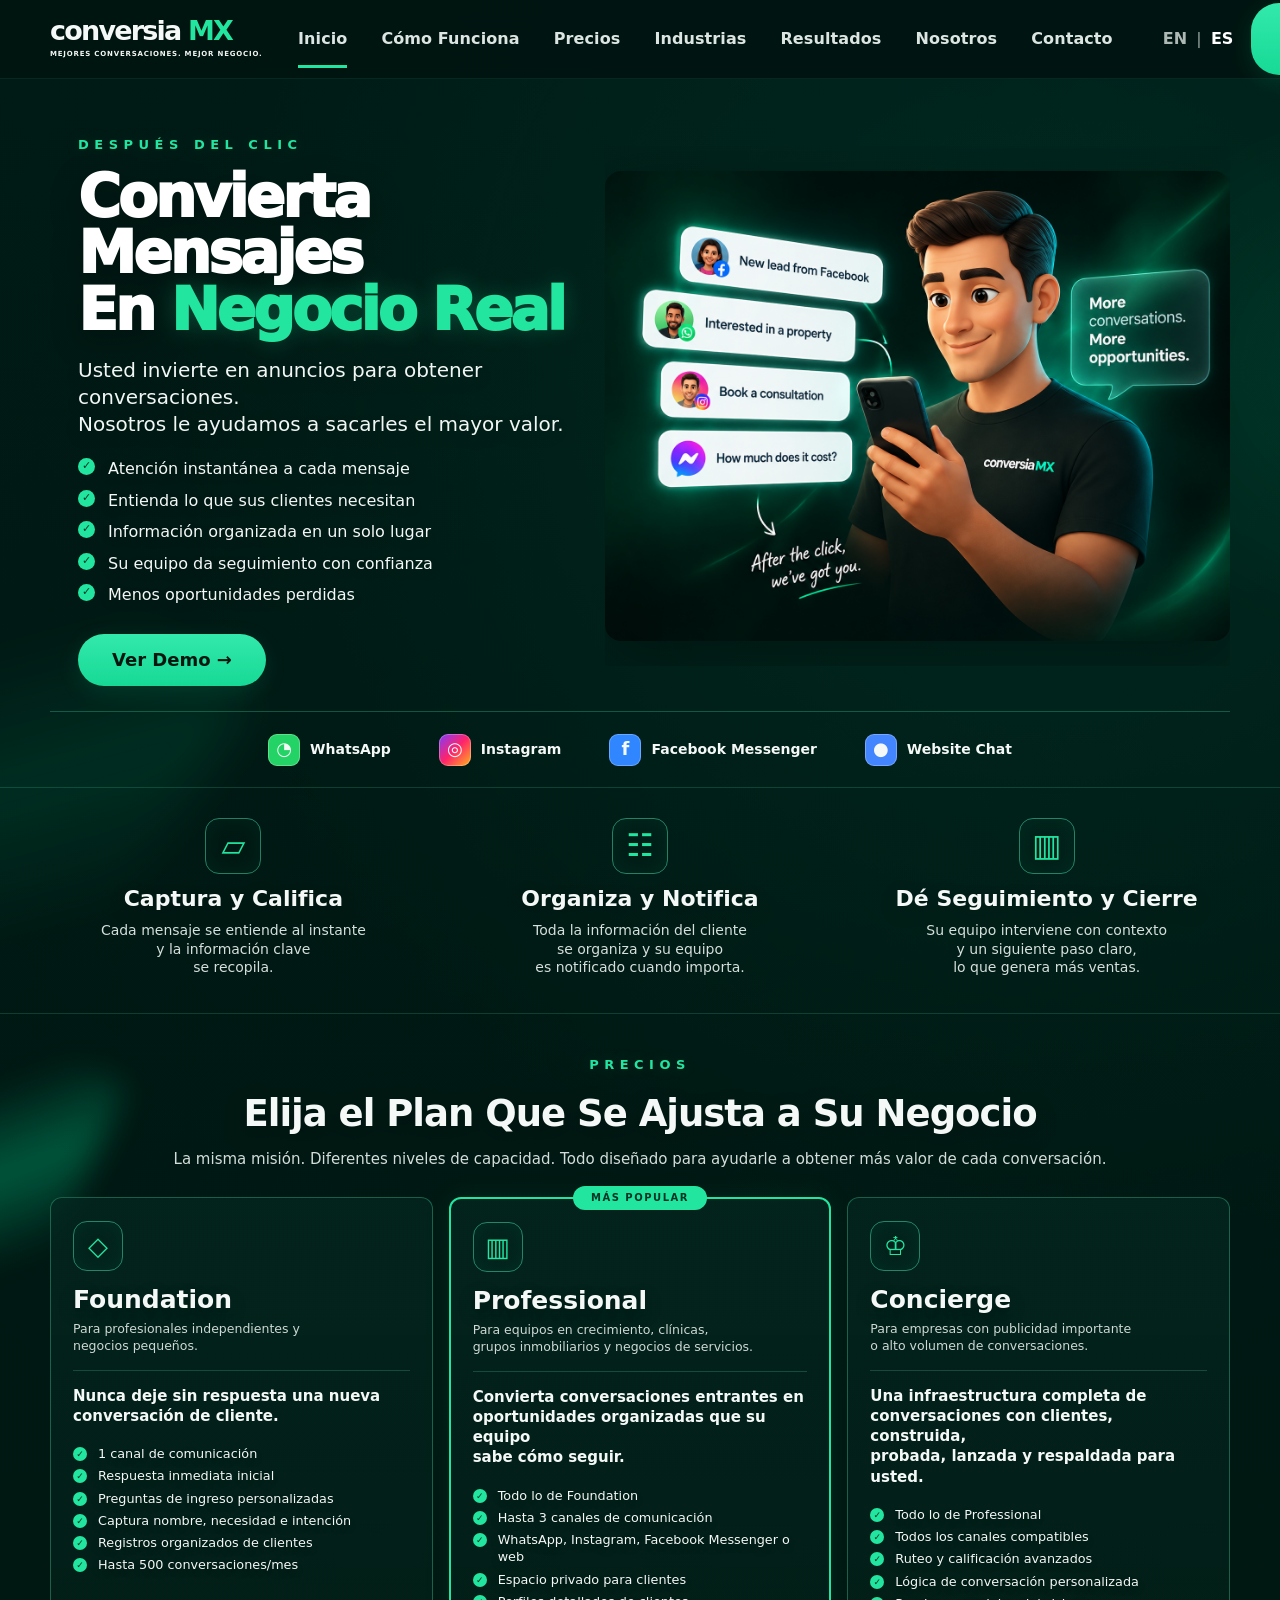
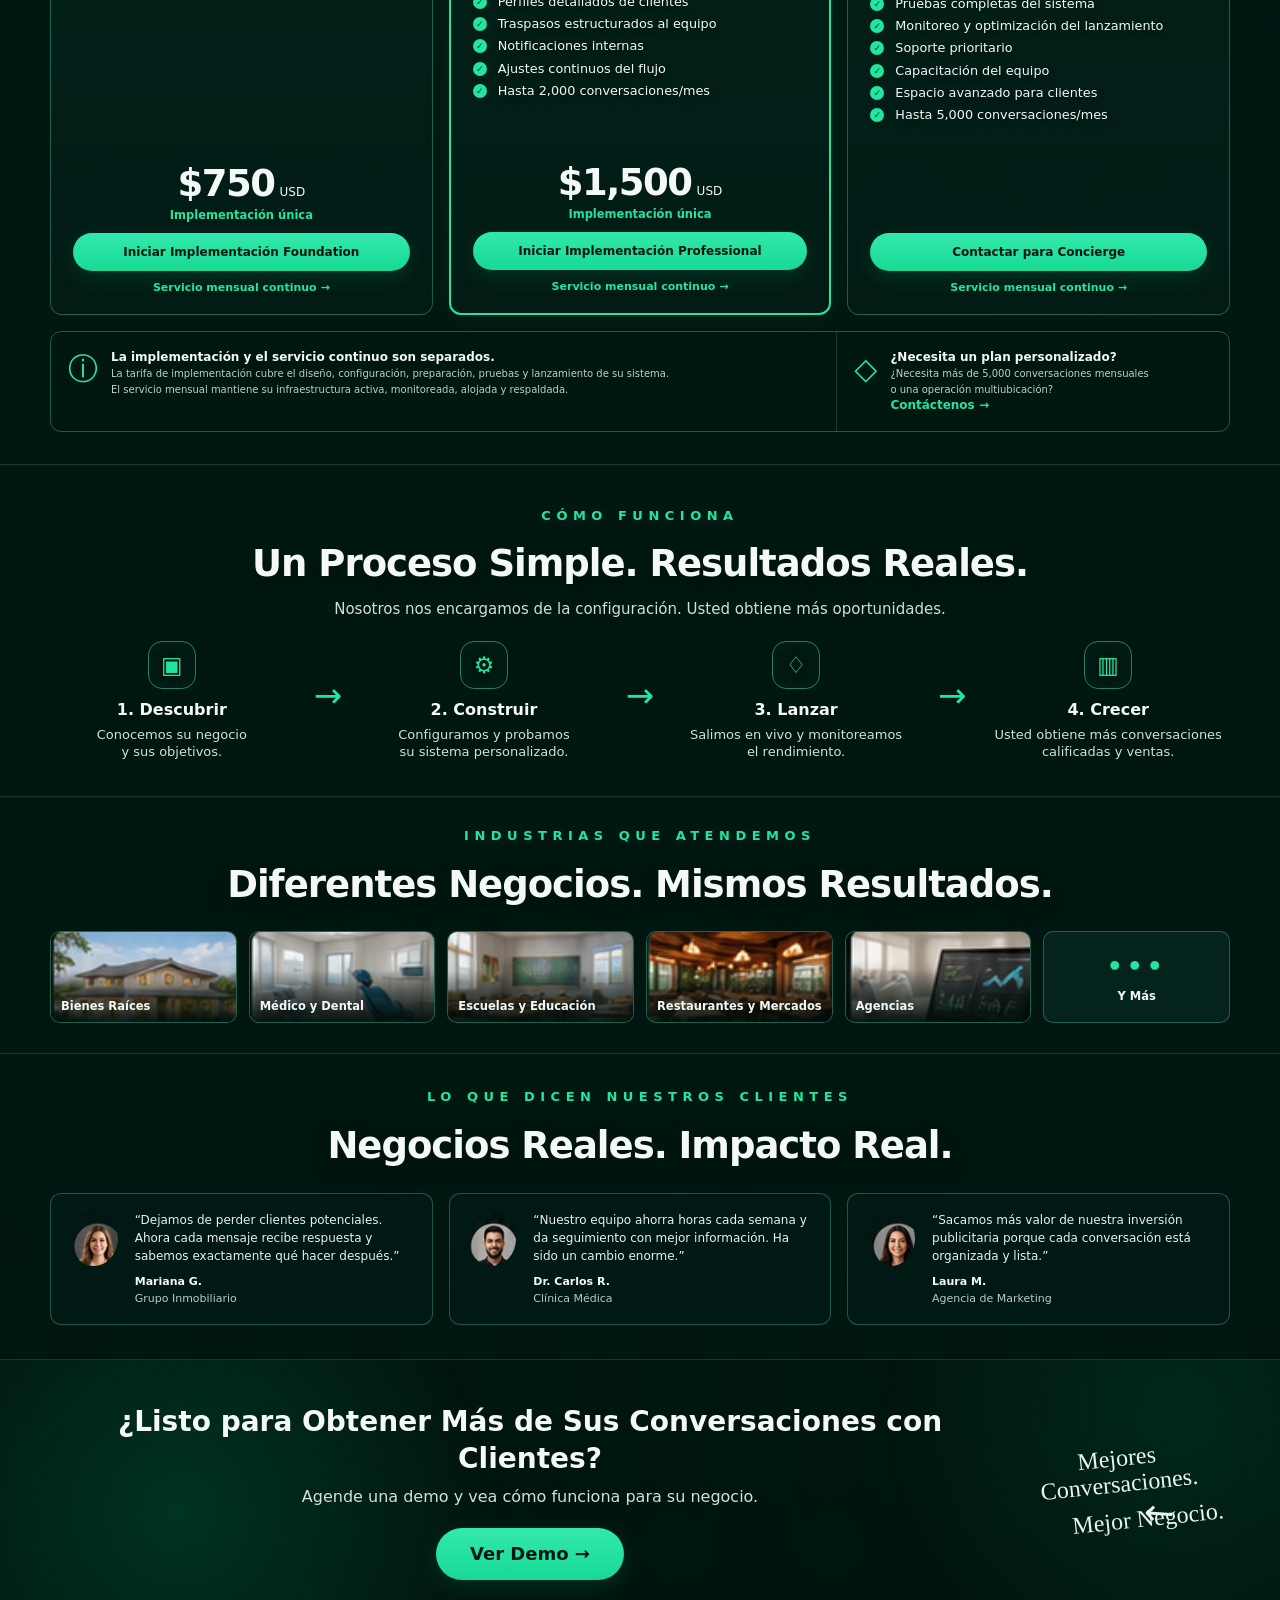
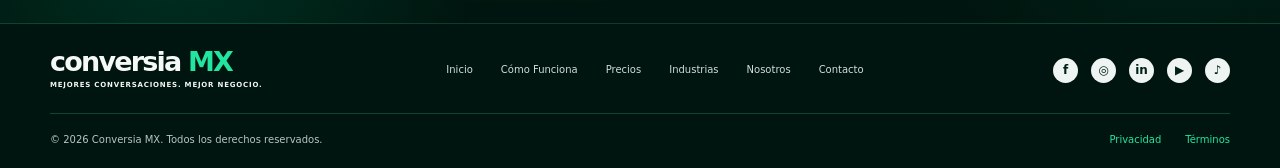
==== index.html @ e383a560 "Update index.html" ====
<!doctype html>
<html lang="es">
<head>
  <meta charset="utf-8" />
  <meta name="viewport" content="width=device-width,initial-scale=1" />
  <meta name="theme-color" content="#001b16" />
  <title>Conversia MX — Mejores conversaciones. Mejor negocio.</title>
  <meta name="description" content="Conversia MX ayuda a las empresas a convertir conversaciones de clientes en oportunidades organizadas." />
  <link rel="stylesheet" href="styles.css" />
</head>
<body>
  <div class="ambient ambient-a"></div>
  <div class="ambient ambient-b"></div>

  <header class="site-header" id="home">
    <div class="container nav-wrap">
      <a class="brand" href="#home" aria-label="Inicio Conversia MX">
        <span class="brand-main">conversia <strong>MX</strong></span>
        <span class="brand-tag">MEJORES CONVERSACIONES. MEJOR NEGOCIO.</span>
      </a>
      <nav class="desktop-nav" aria-label="Navegación principal">
        <a class="active" href="#home">Inicio</a>
        <a href="#how">Cómo Funciona</a>
        <a href="#pricing">Precios</a>
        <a href="#industries">Industrias</a>
        <a href="#results">Resultados</a>
        <a href="#about">Nosotros</a>
        <a href="https://wa.me/525516509699" target="_blank" rel="noopener">Contacto</a>
      </nav>
      <div class="nav-right">
        <div class="lang-switch"><a href="index-en.html">EN</a><span>|</span><a class="active" href="index.html">ES</a></div>
        <a class="btn btn-small" href="https://cdn.botpress.cloud/webchat/v3.7/shareable.html?configUrl=https://files.bpcontent.cloud/2026/08/27/10/20260827101224-NP3HZ8M9.json" target="_blank" rel="noopener">Ver Demo →</a>
      </div>
      <button class="menu-toggle" aria-label="Abrir menú" aria-expanded="false">☰</button>
    </div>
    <nav class="mobile-nav" aria-label="Navegación móvil">
      <a href="#home">Inicio</a><a href="#how">Cómo Funciona</a><a href="#pricing">Precios</a><a href="#industries">Industrias</a><a href="#results">Resultados</a><a href="#about">Nosotros</a><a href="https://wa.me/525516509699" target="_blank" rel="noopener">Contacto</a>
      <div class="mobile-lang"><a href="index-en.html">EN</a><span>|</span><a class="active" href="index.html">ES</a></div>
    </nav>
  </header>

  <main>
    <section class="hero section-line">
      <div class="container hero-grid">
        <div class="hero-copy">
          <div class="eyebrow">DESPUÉS DEL CLIC</div>
          <h1>Convierta Mensajes<br>En <span>Negocio Real</span></h1>
          <p class="hero-sub">Usted invierte en anuncios para obtener conversaciones.<br>Nosotros le ayudamos a sacarles el mayor valor.</p>
          <ul class="check-list hero-list">
            <li>Atención instantánea a cada mensaje</li>
            <li>Entienda lo que sus clientes necesitan</li>
            <li>Información organizada en un solo lugar</li>
            <li>Su equipo da seguimiento con confianza</li>
            <li>Menos oportunidades perdidas</li>
          </ul>
          <div class="hero-actions">
            <a class="btn" href="https://cdn.botpress.cloud/webchat/v3.7/shareable.html?configUrl=https://files.bpcontent.cloud/2026/08/27/10/20260827101224-NP3HZ8M9.json" target="_blank" rel="noopener">Ver Demo →</a>
          </div>
        </div>
        <div class="hero-visual" aria-label="Conversaciones que se convierten en oportunidades organizadas">
          <img src="[data-uri]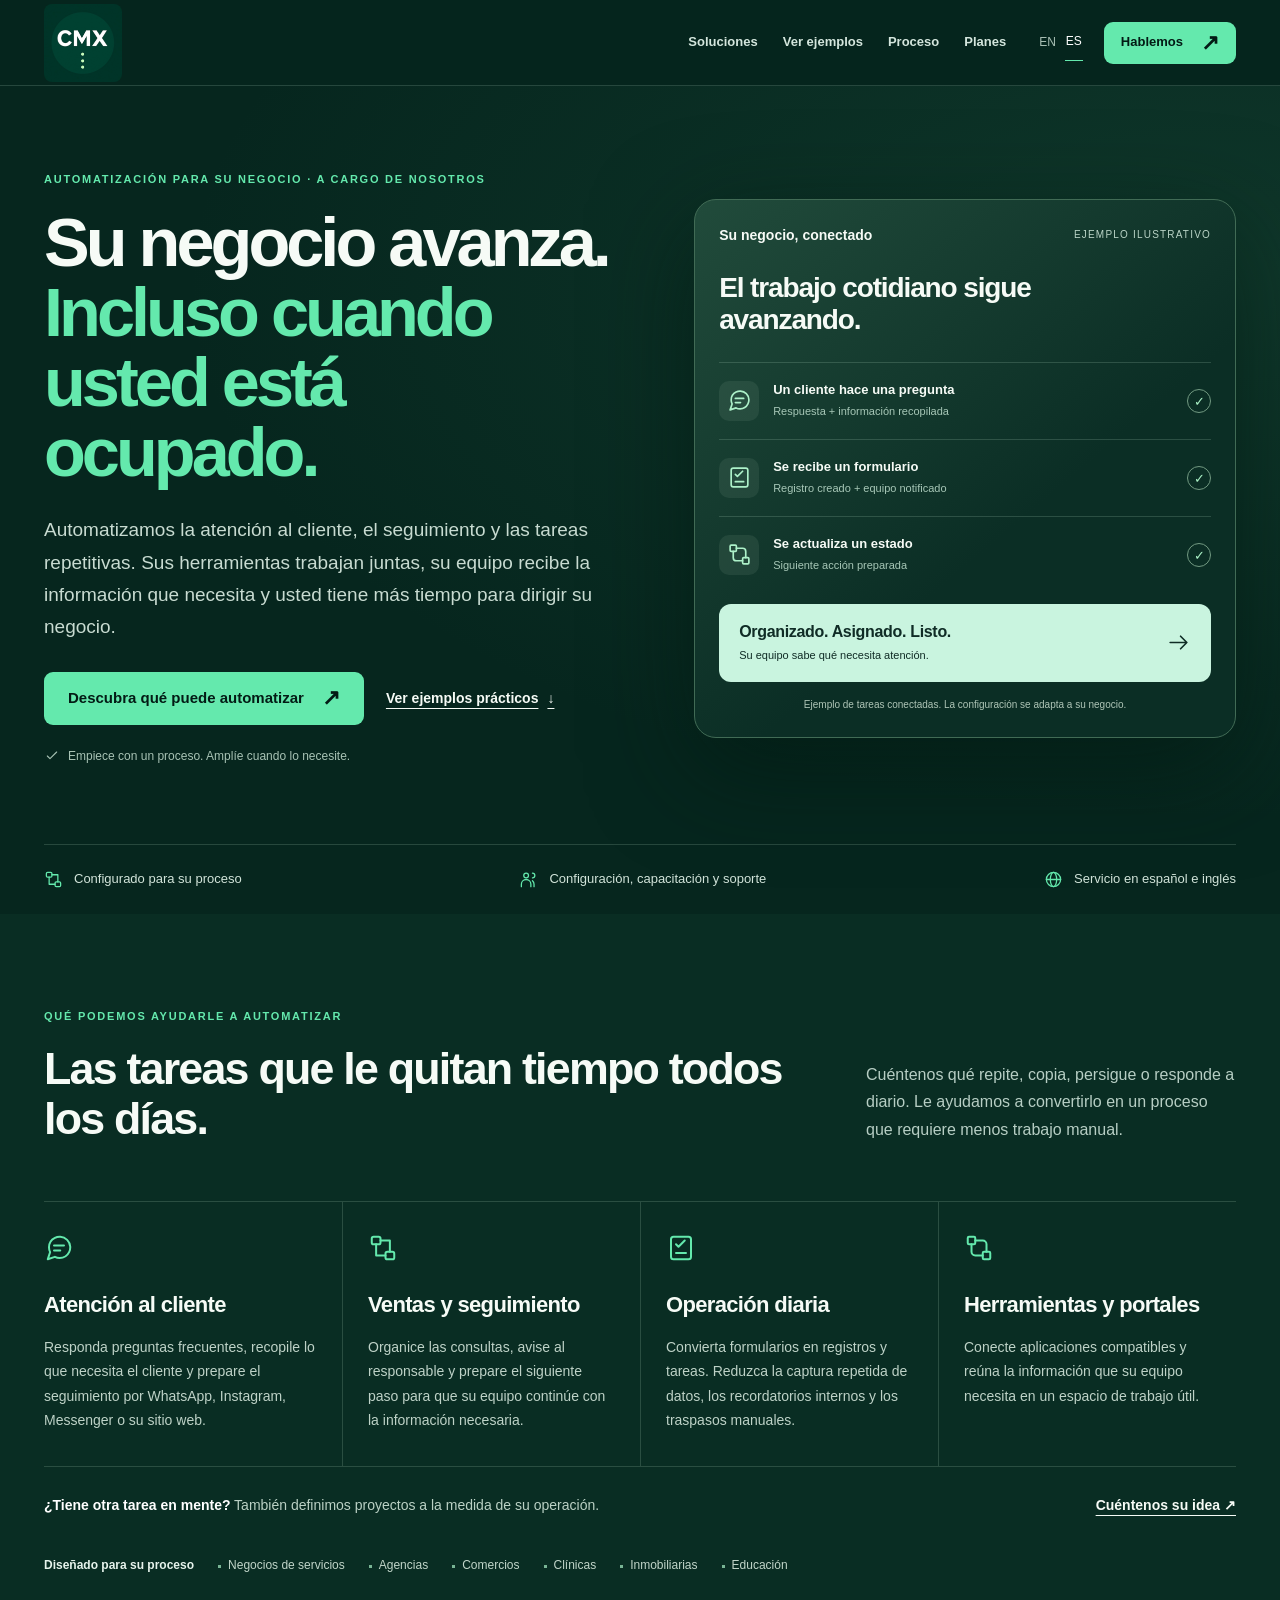
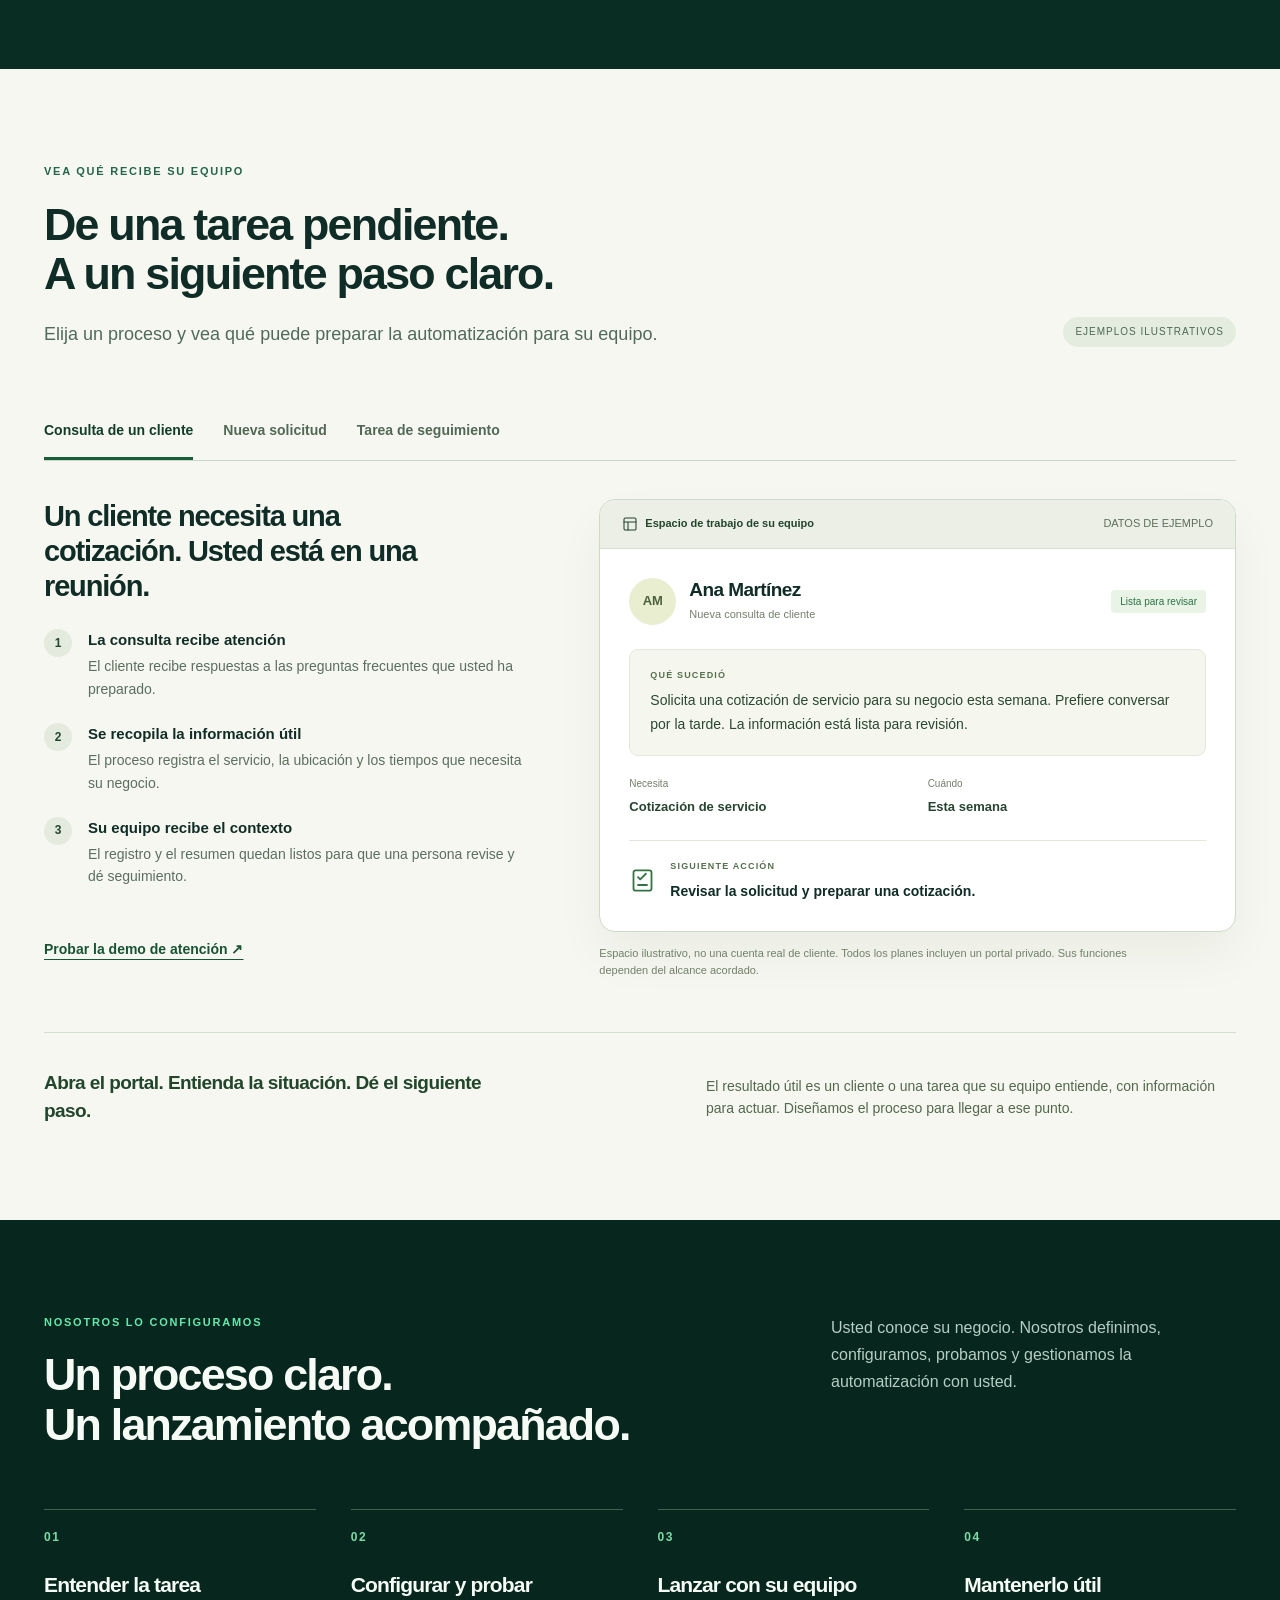
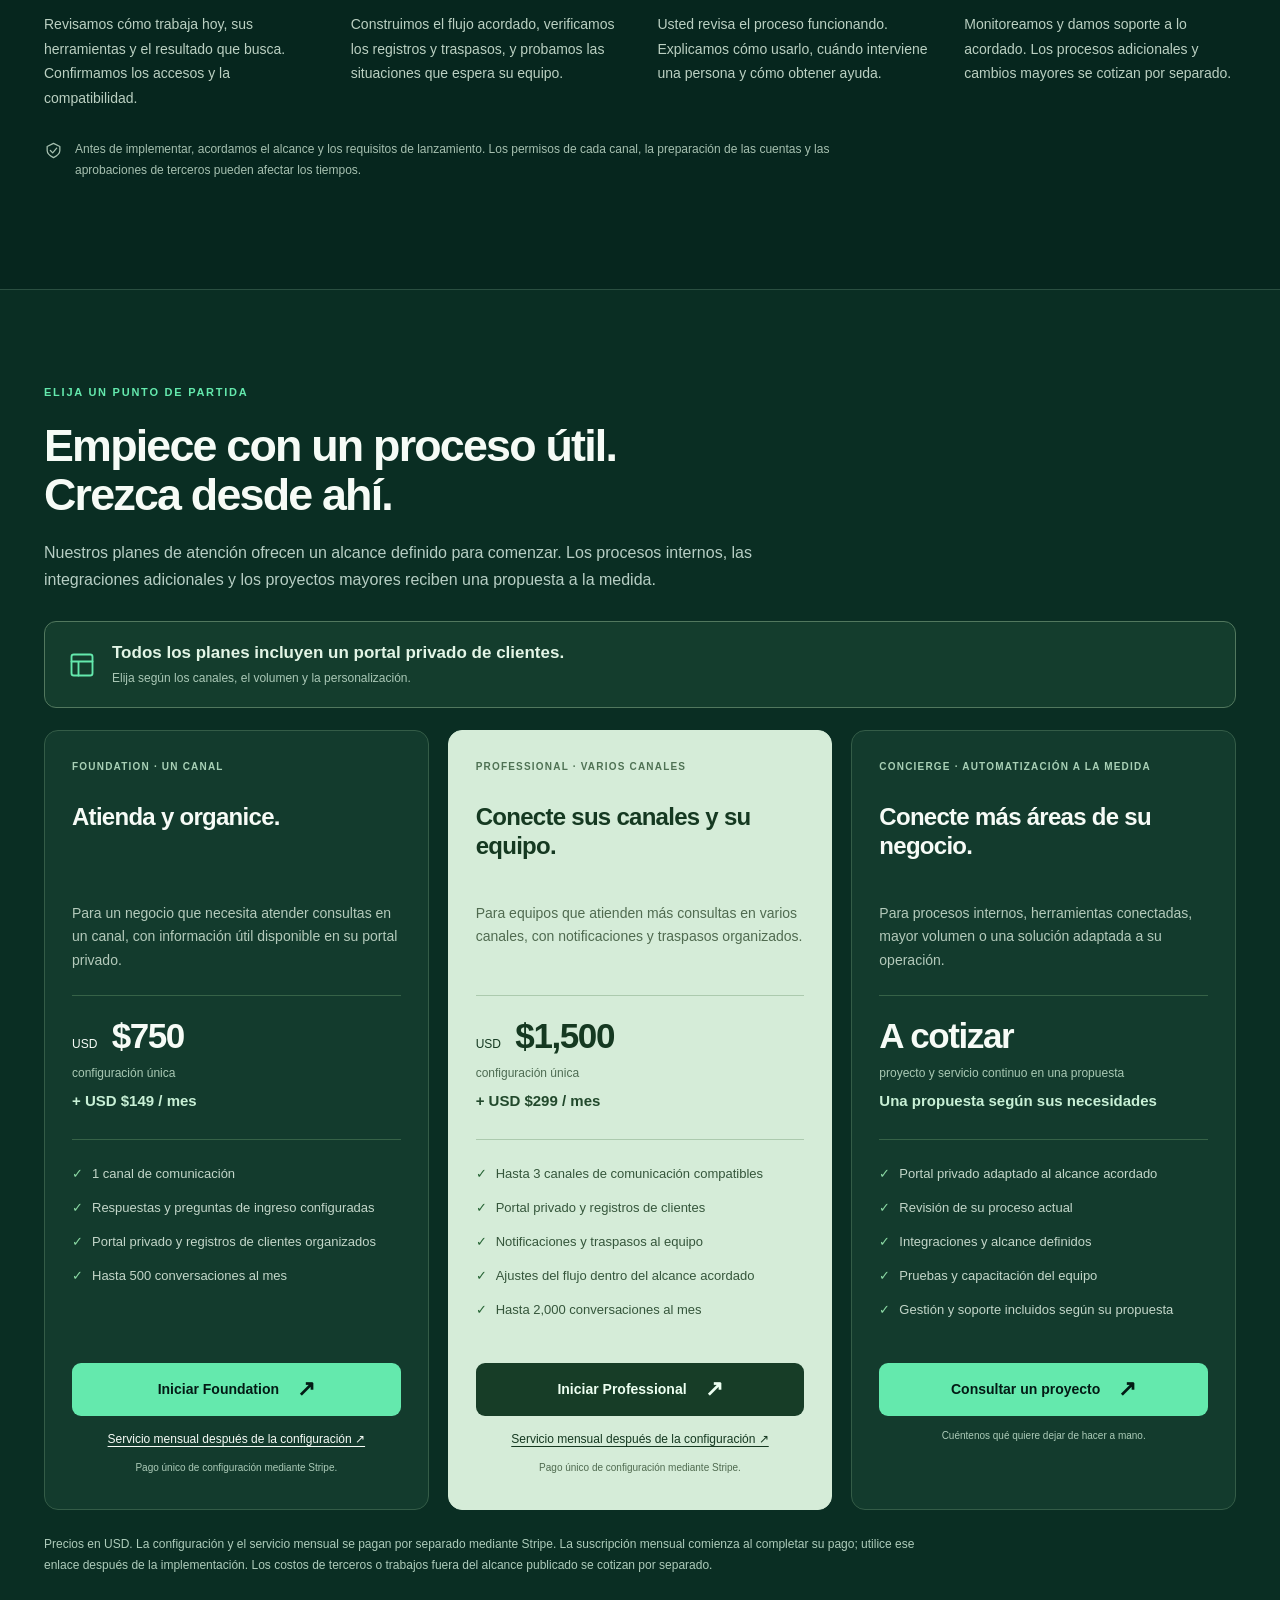
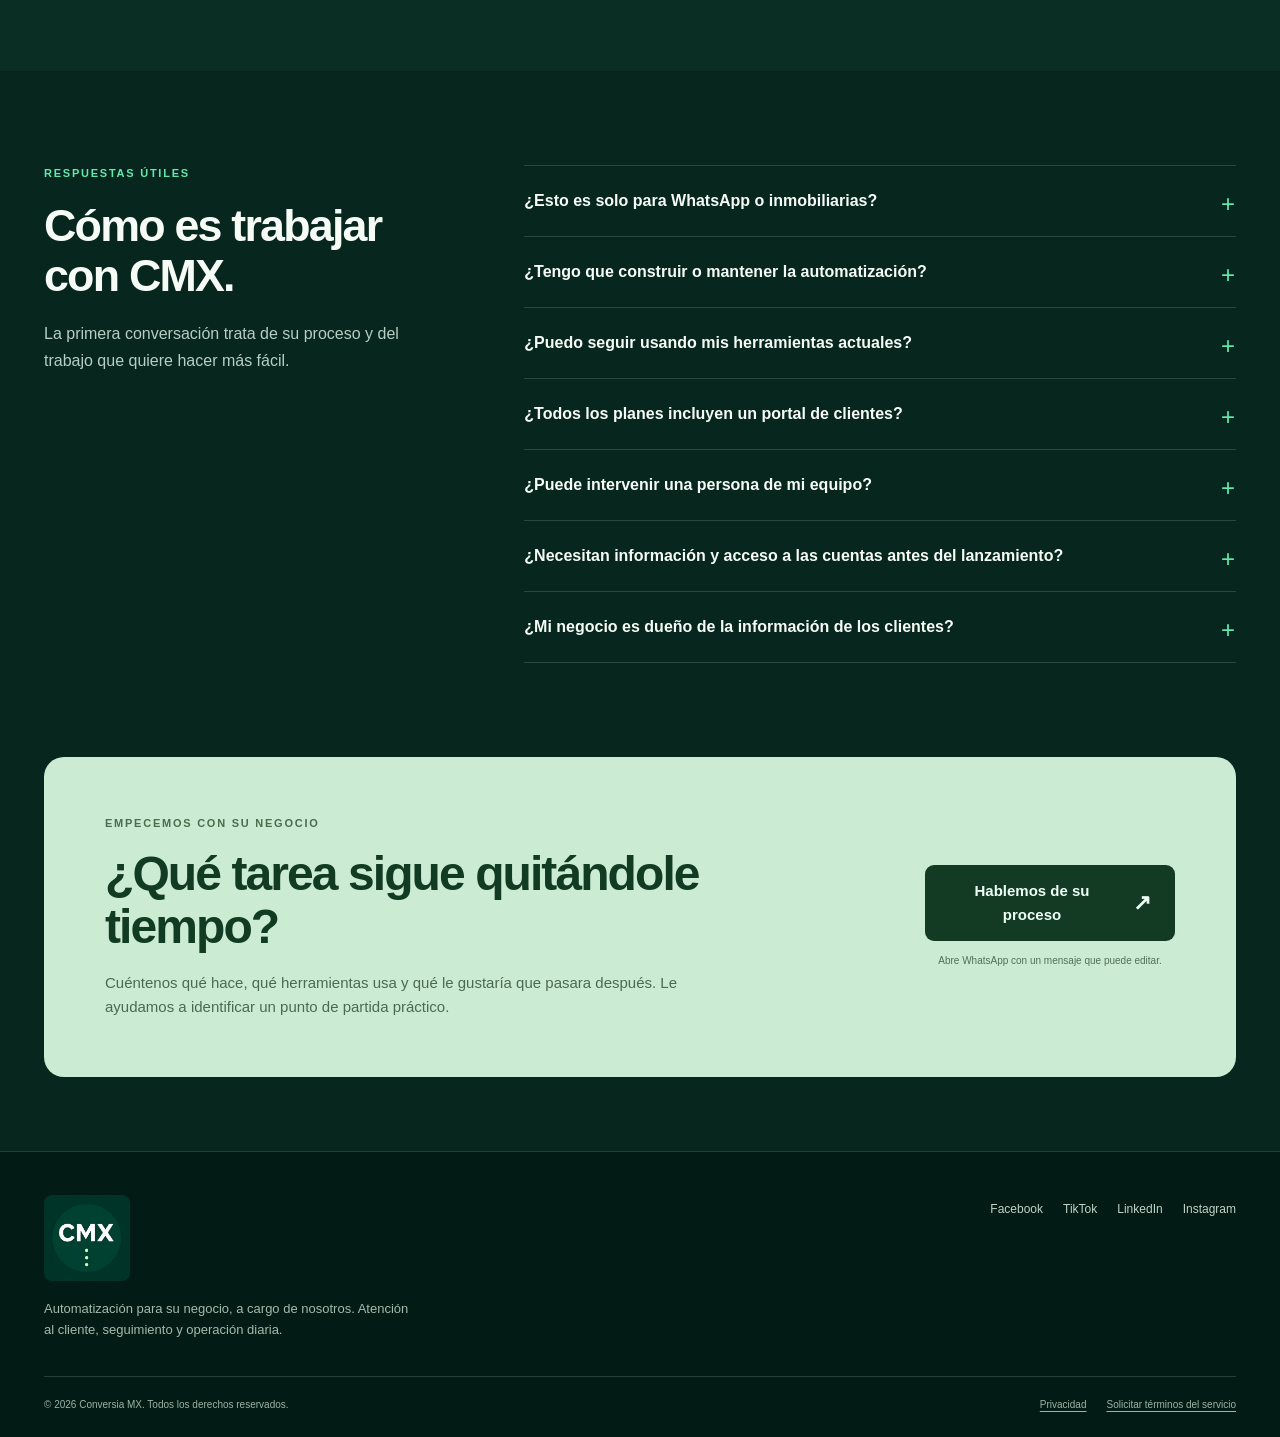
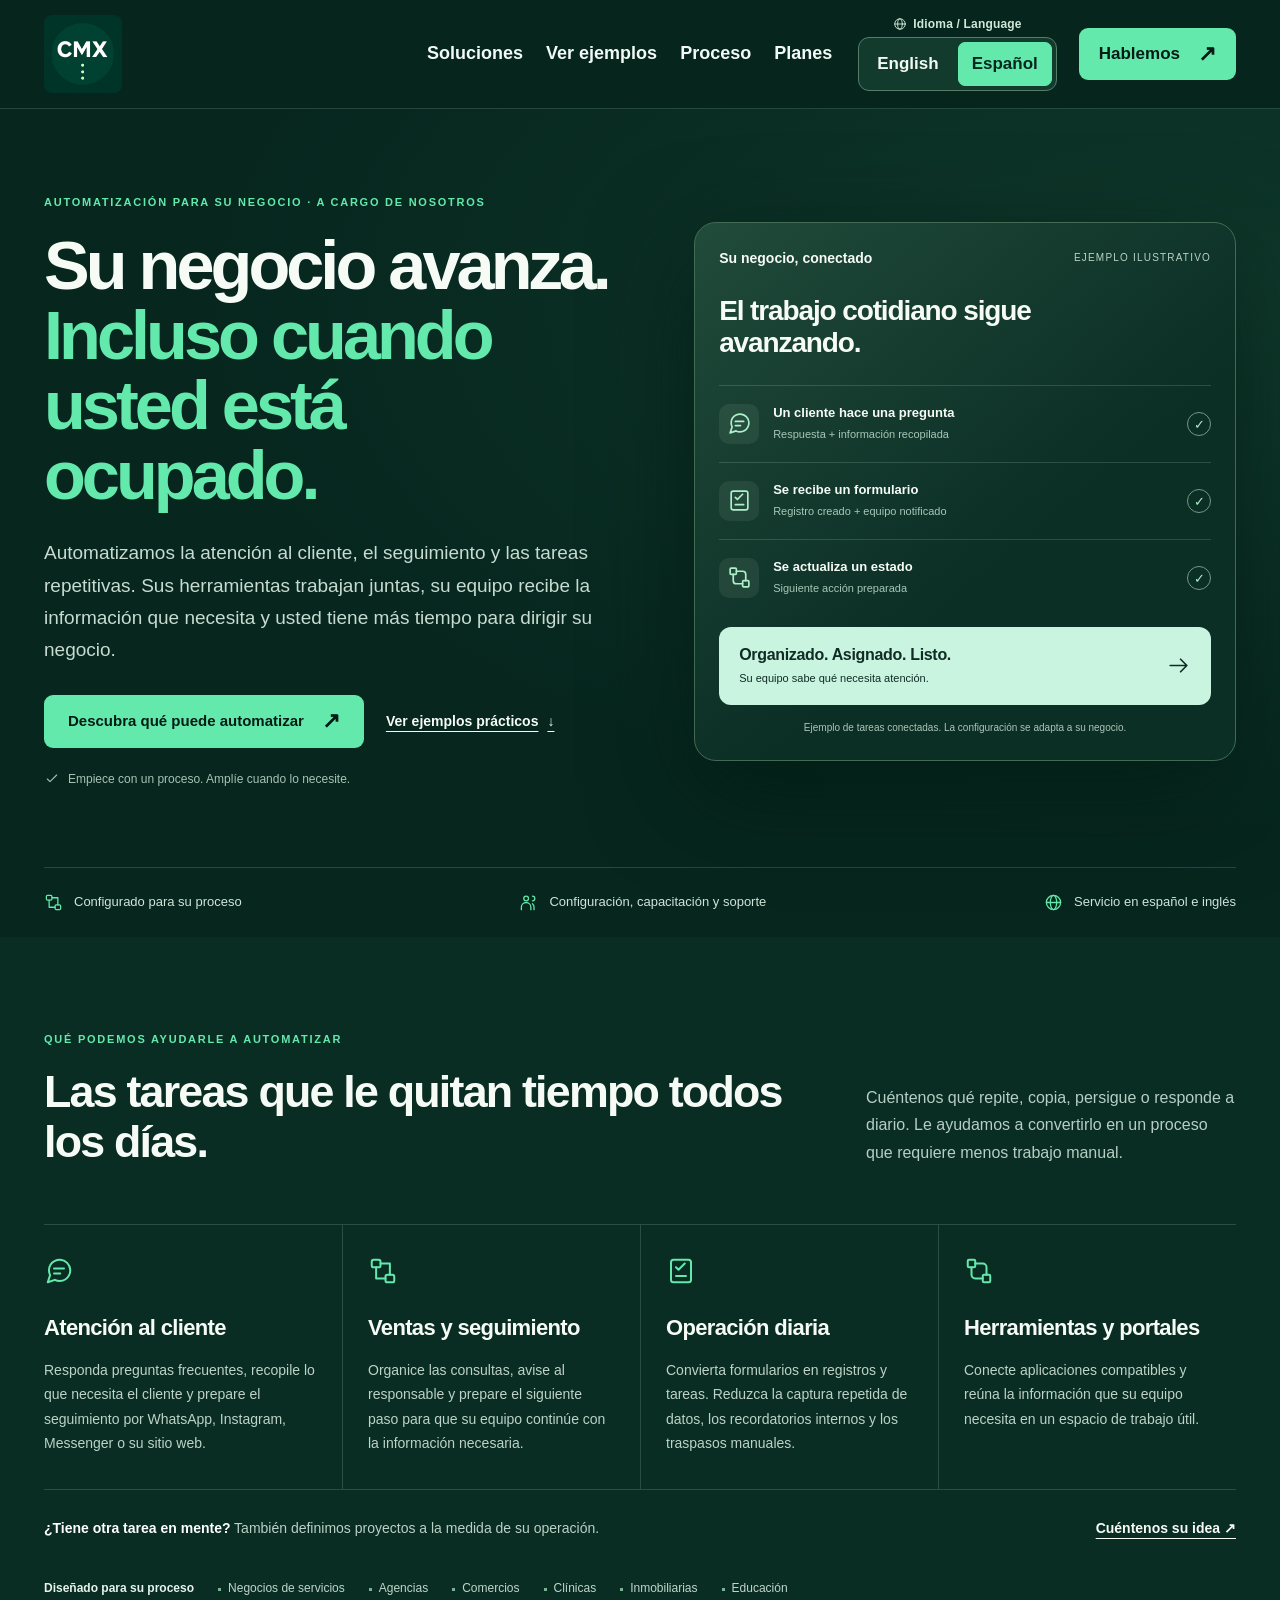
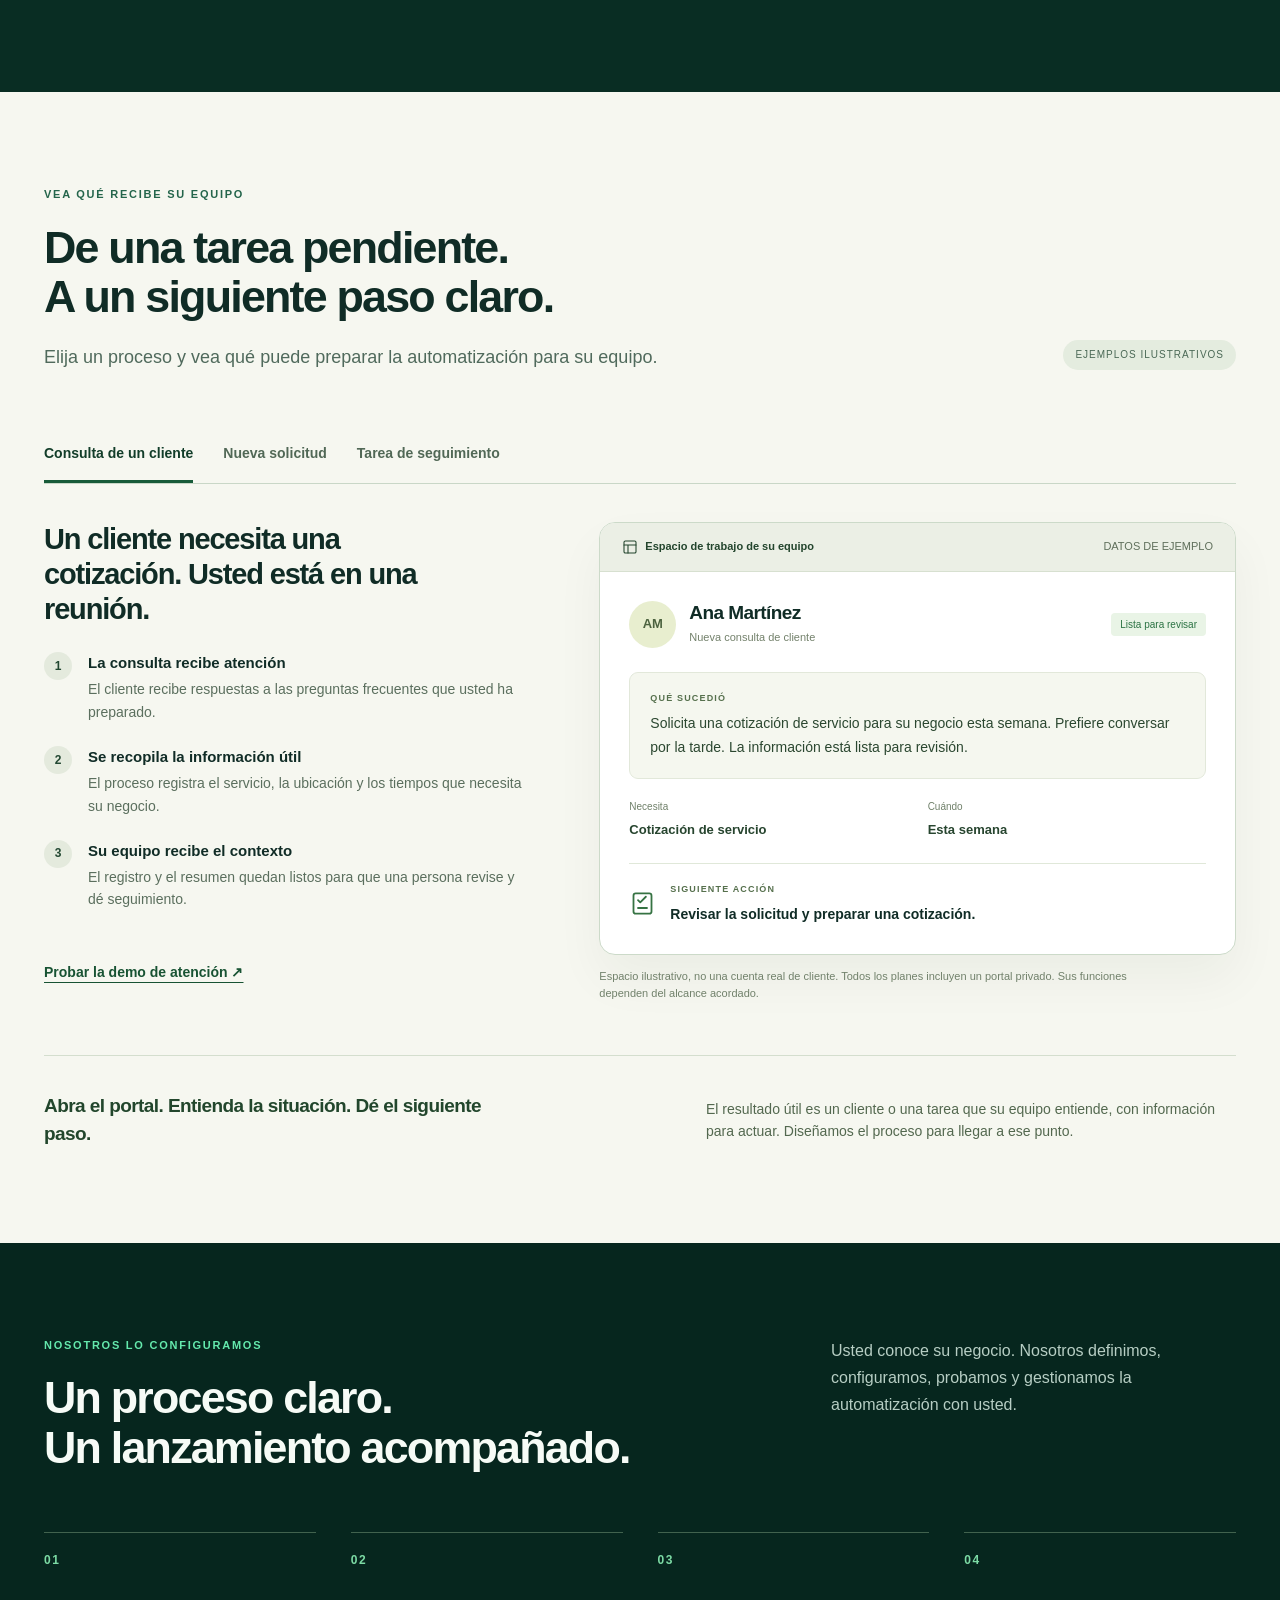
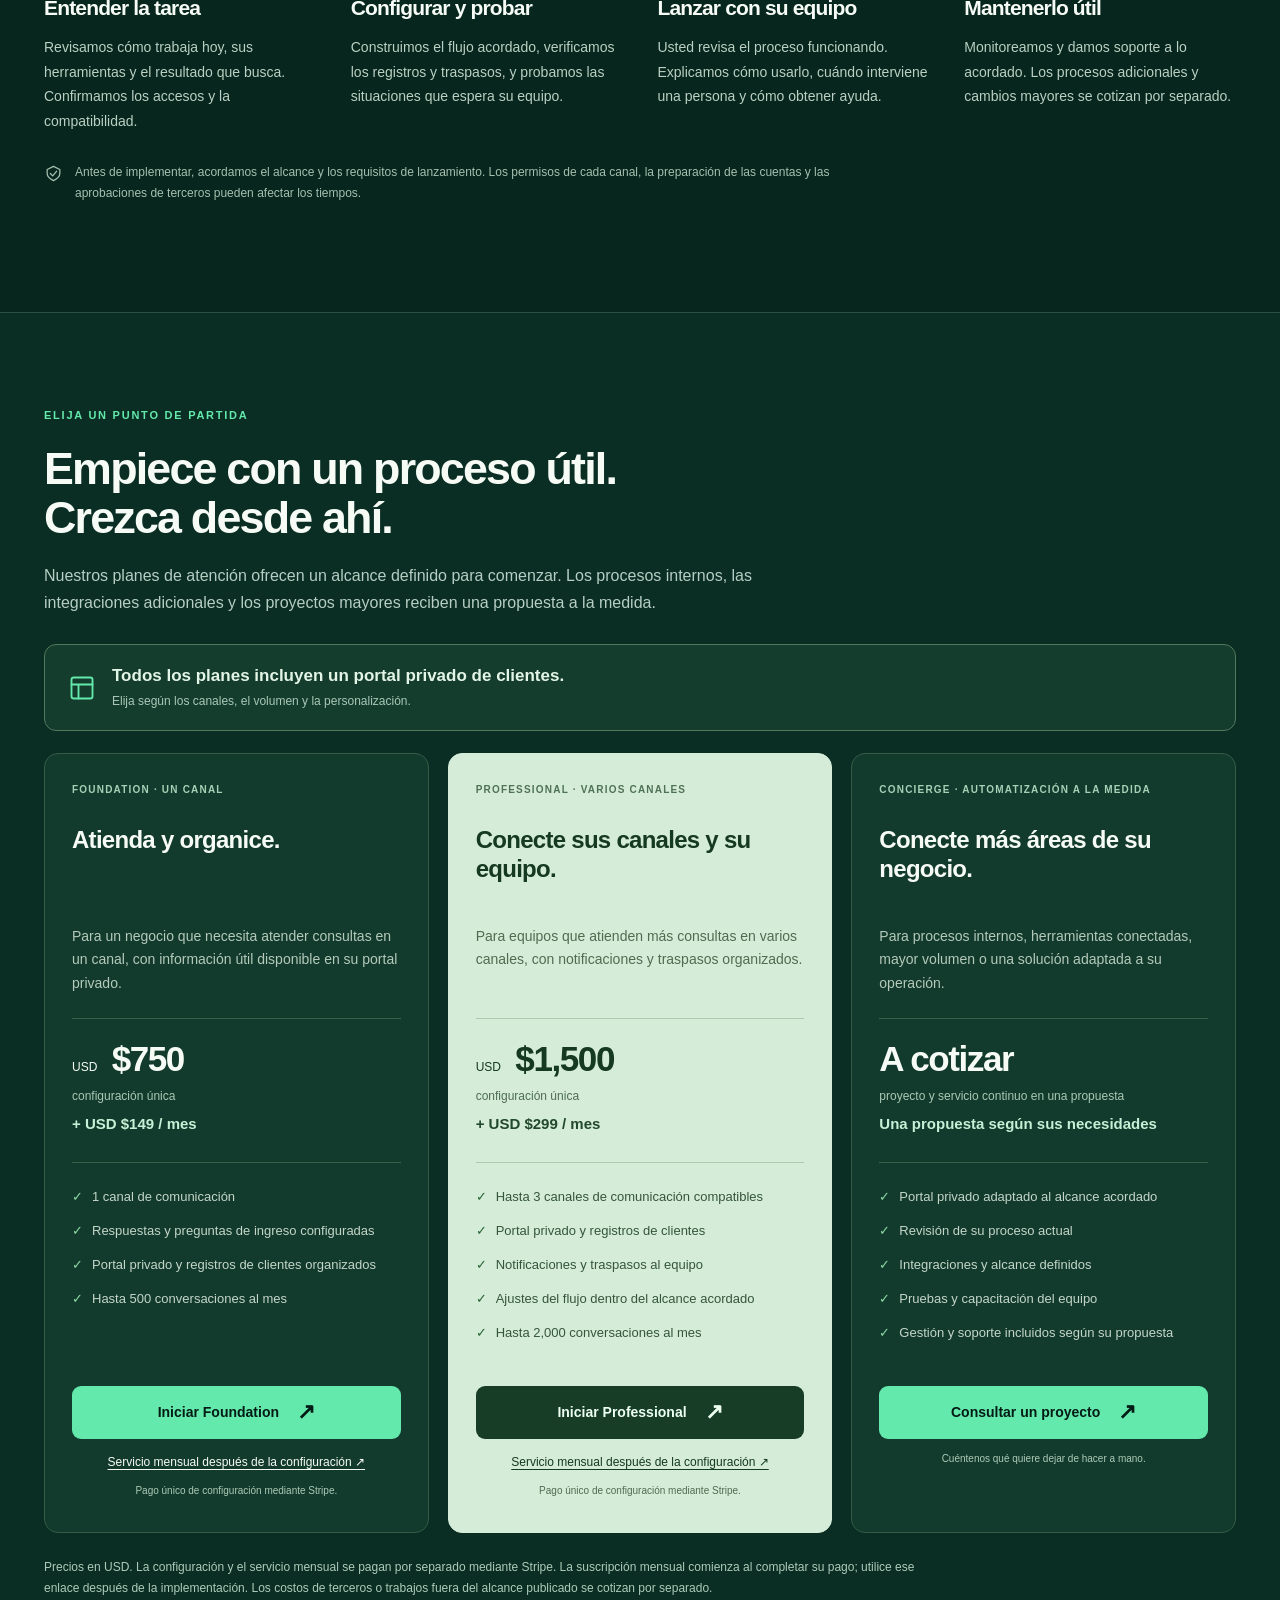
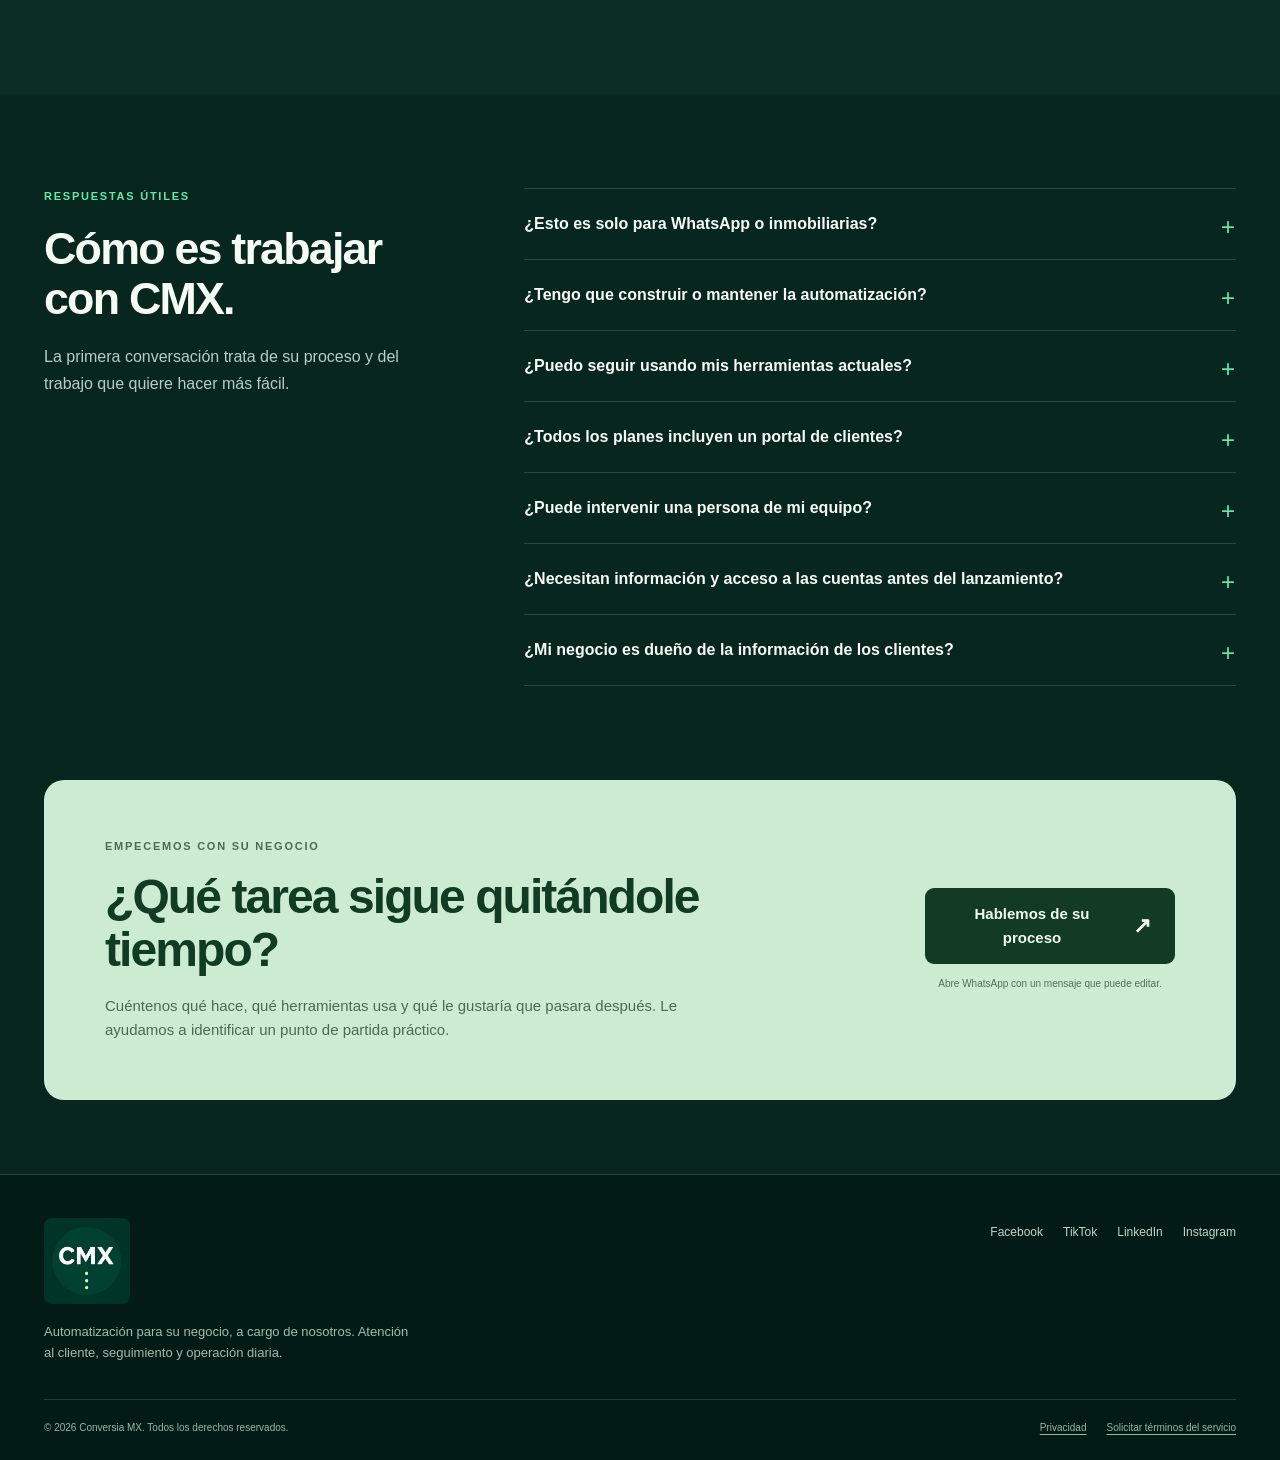
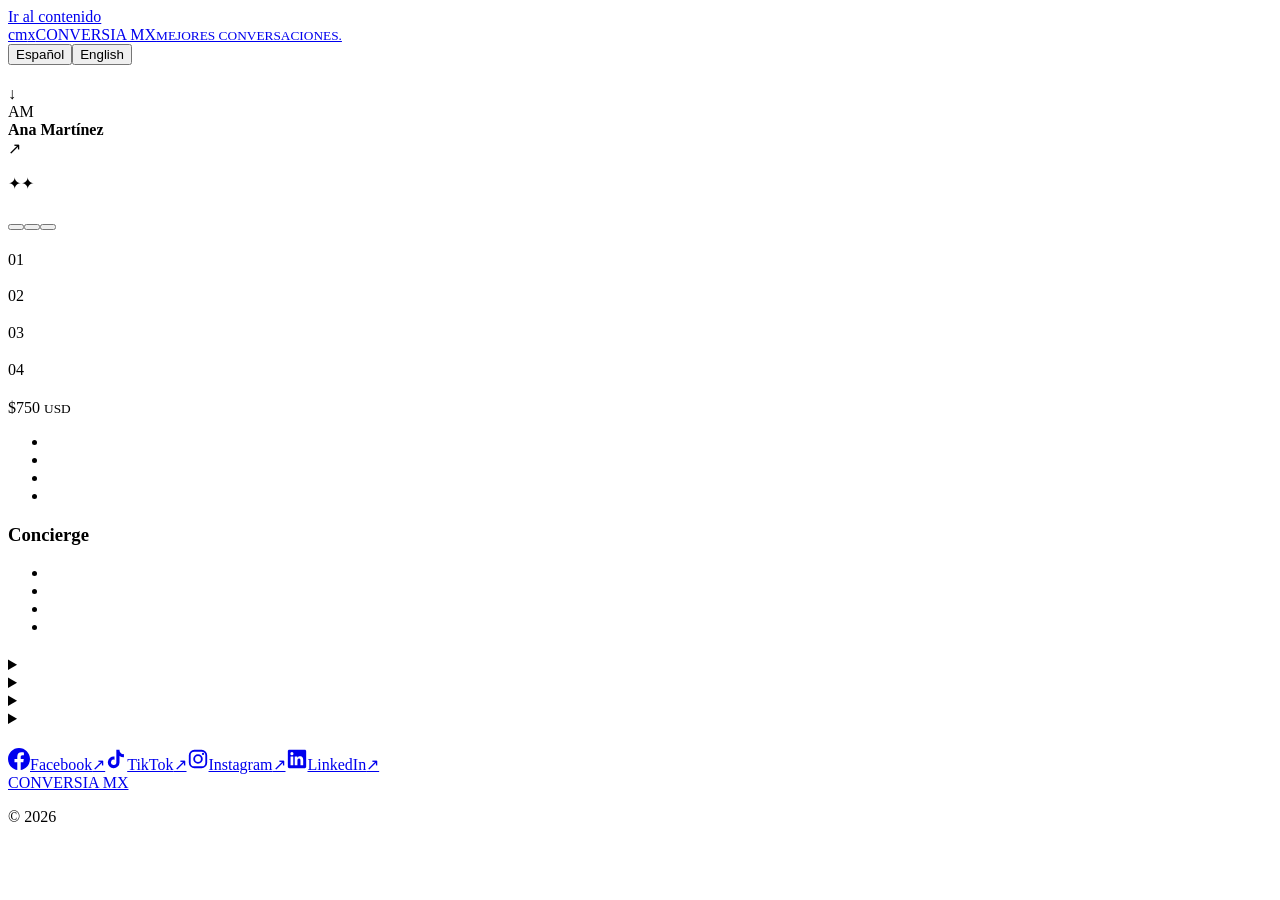
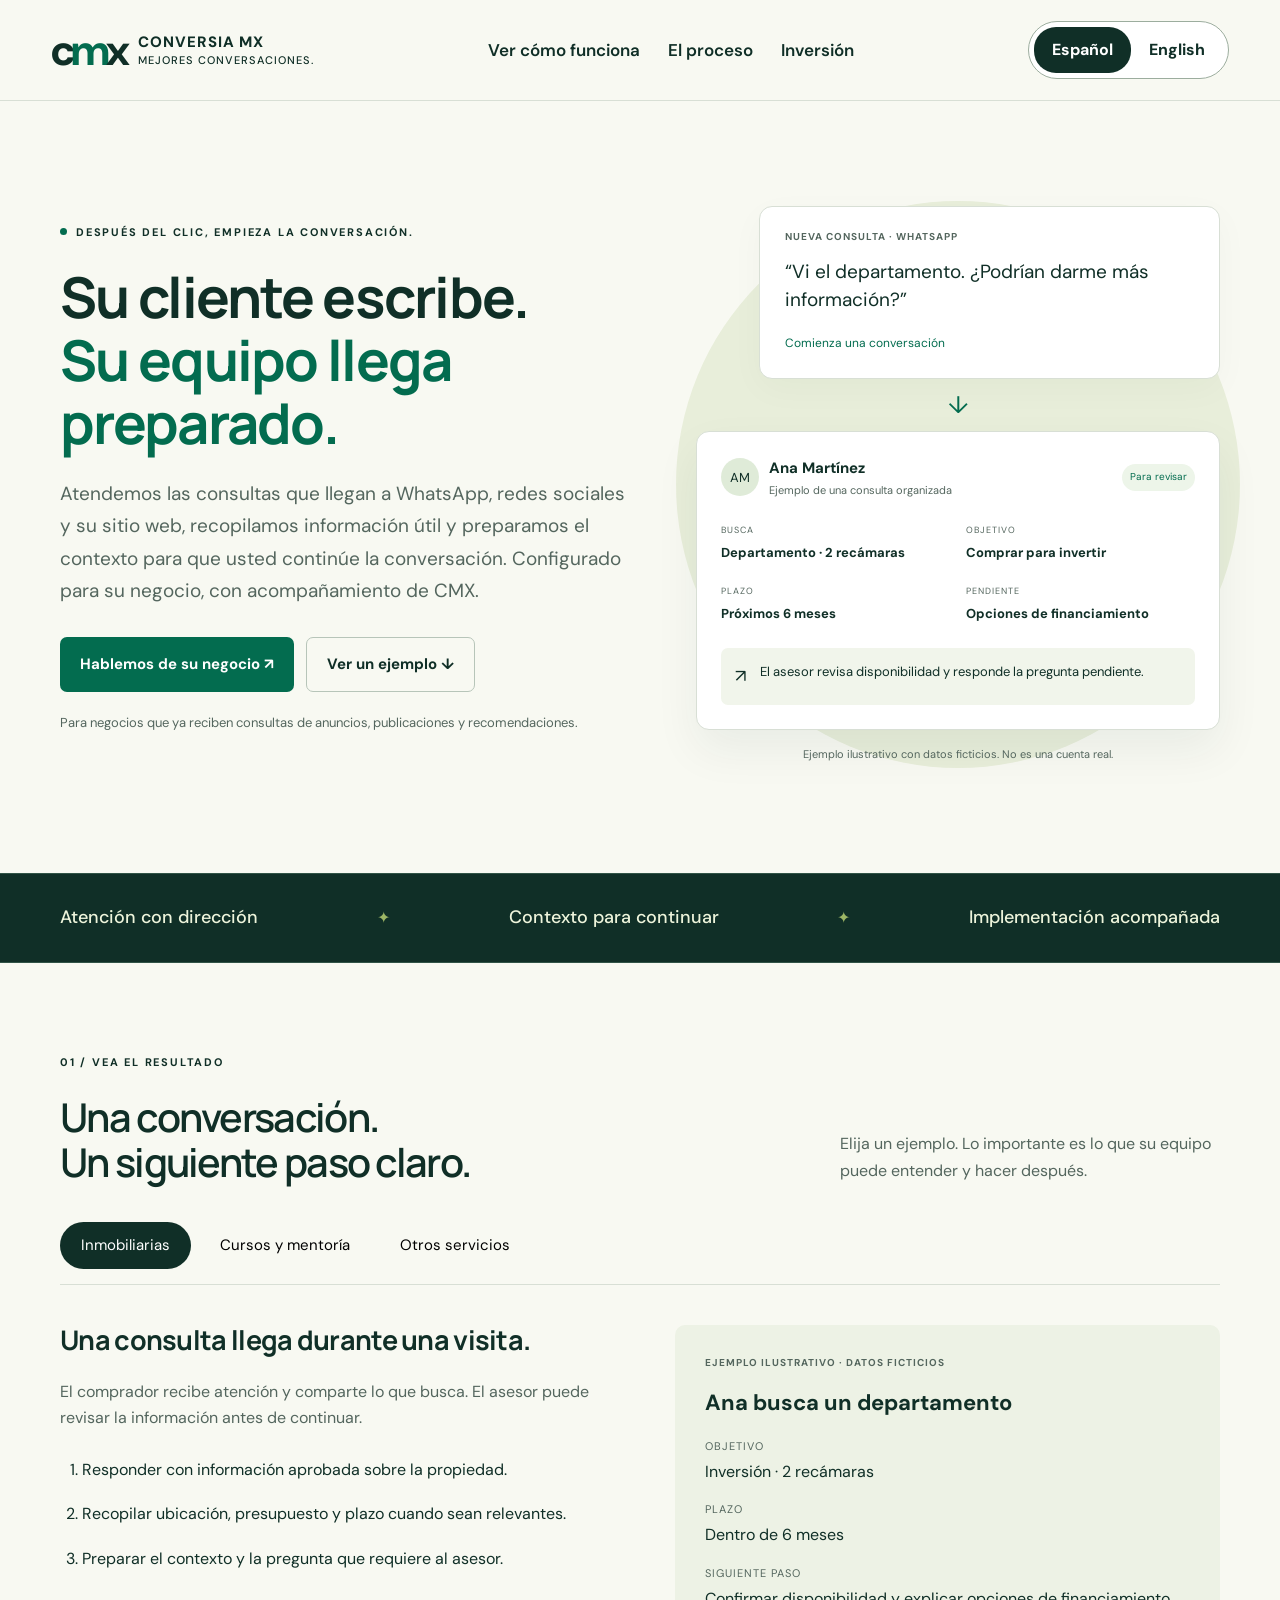
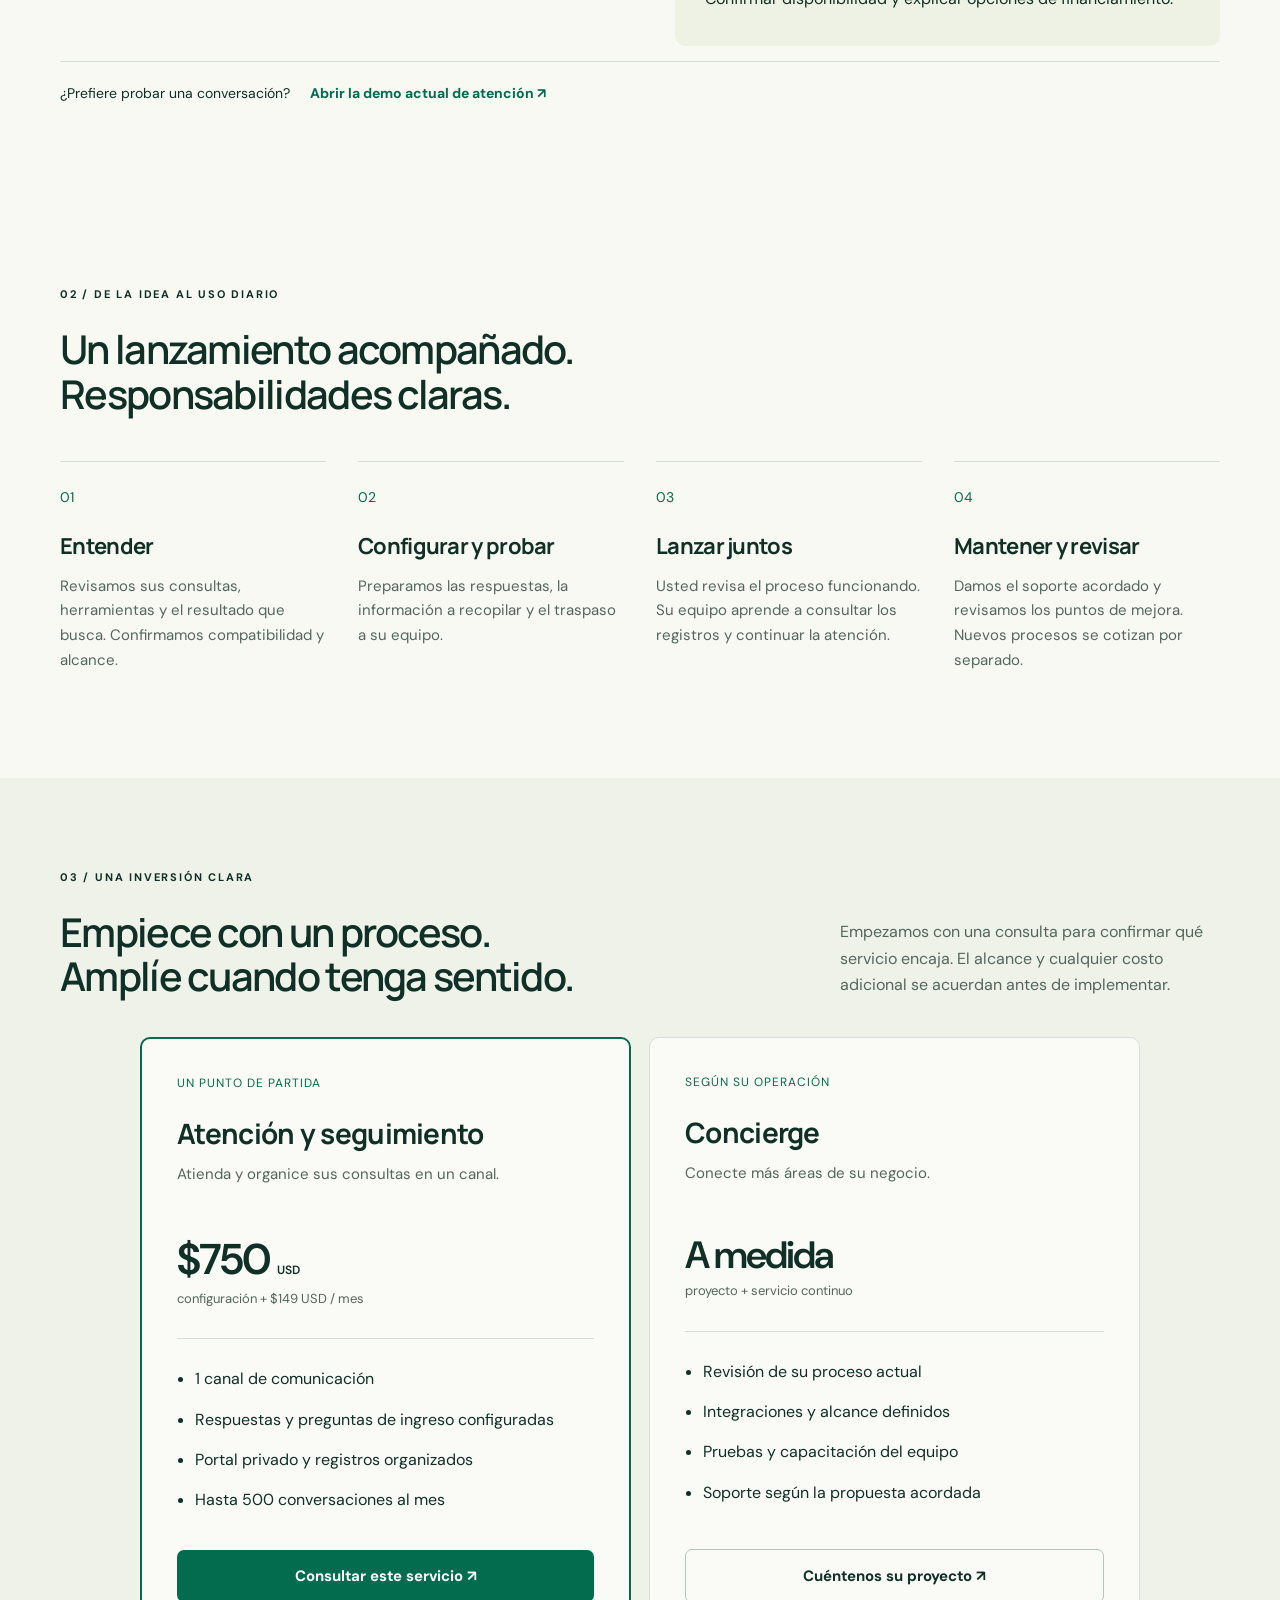
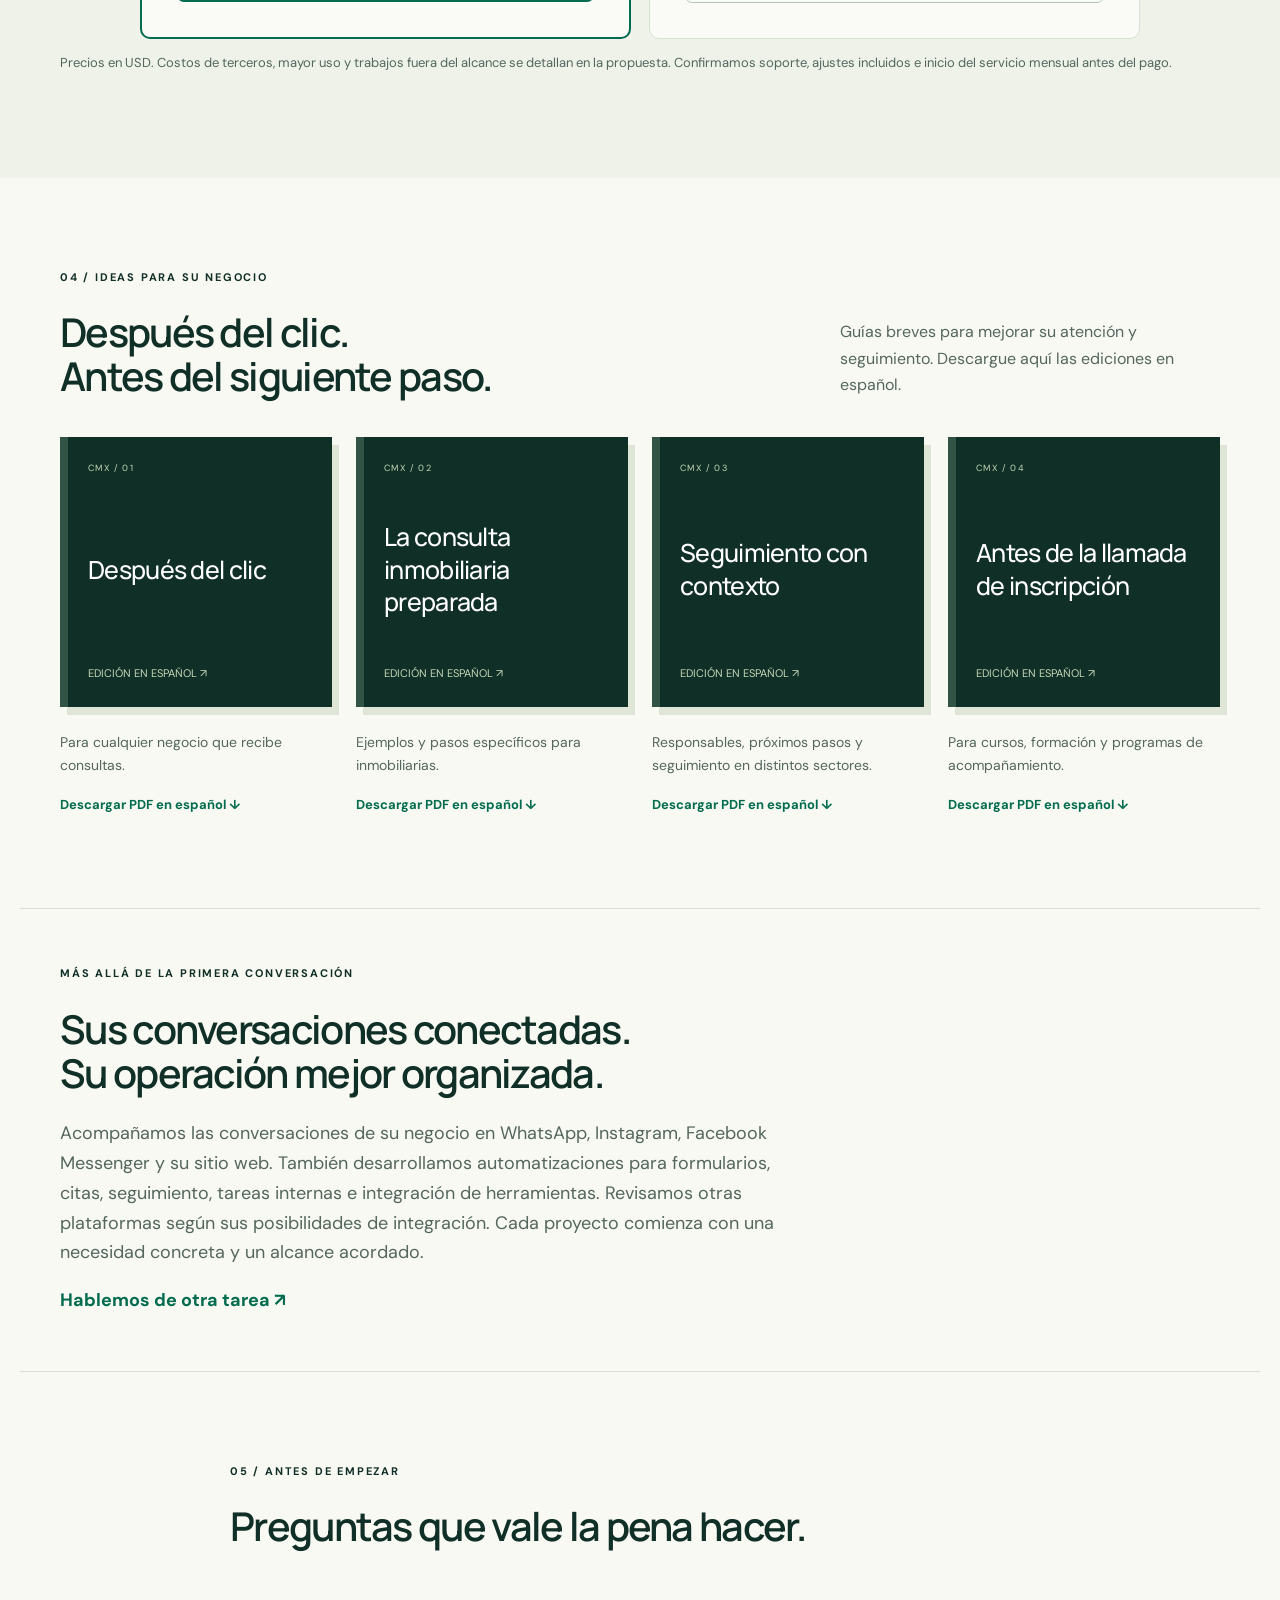
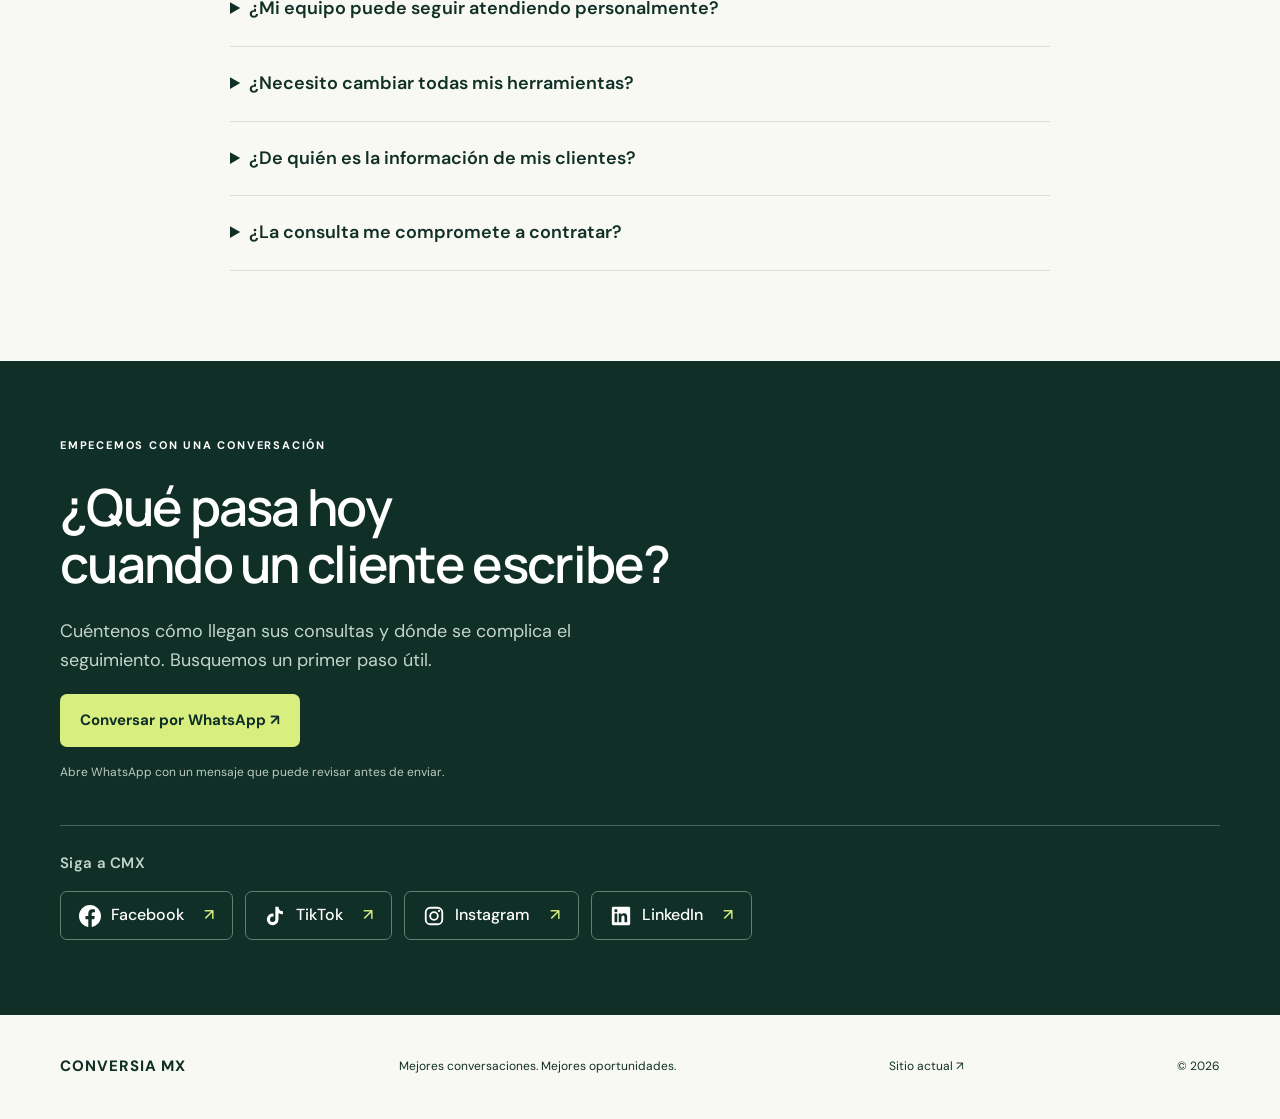
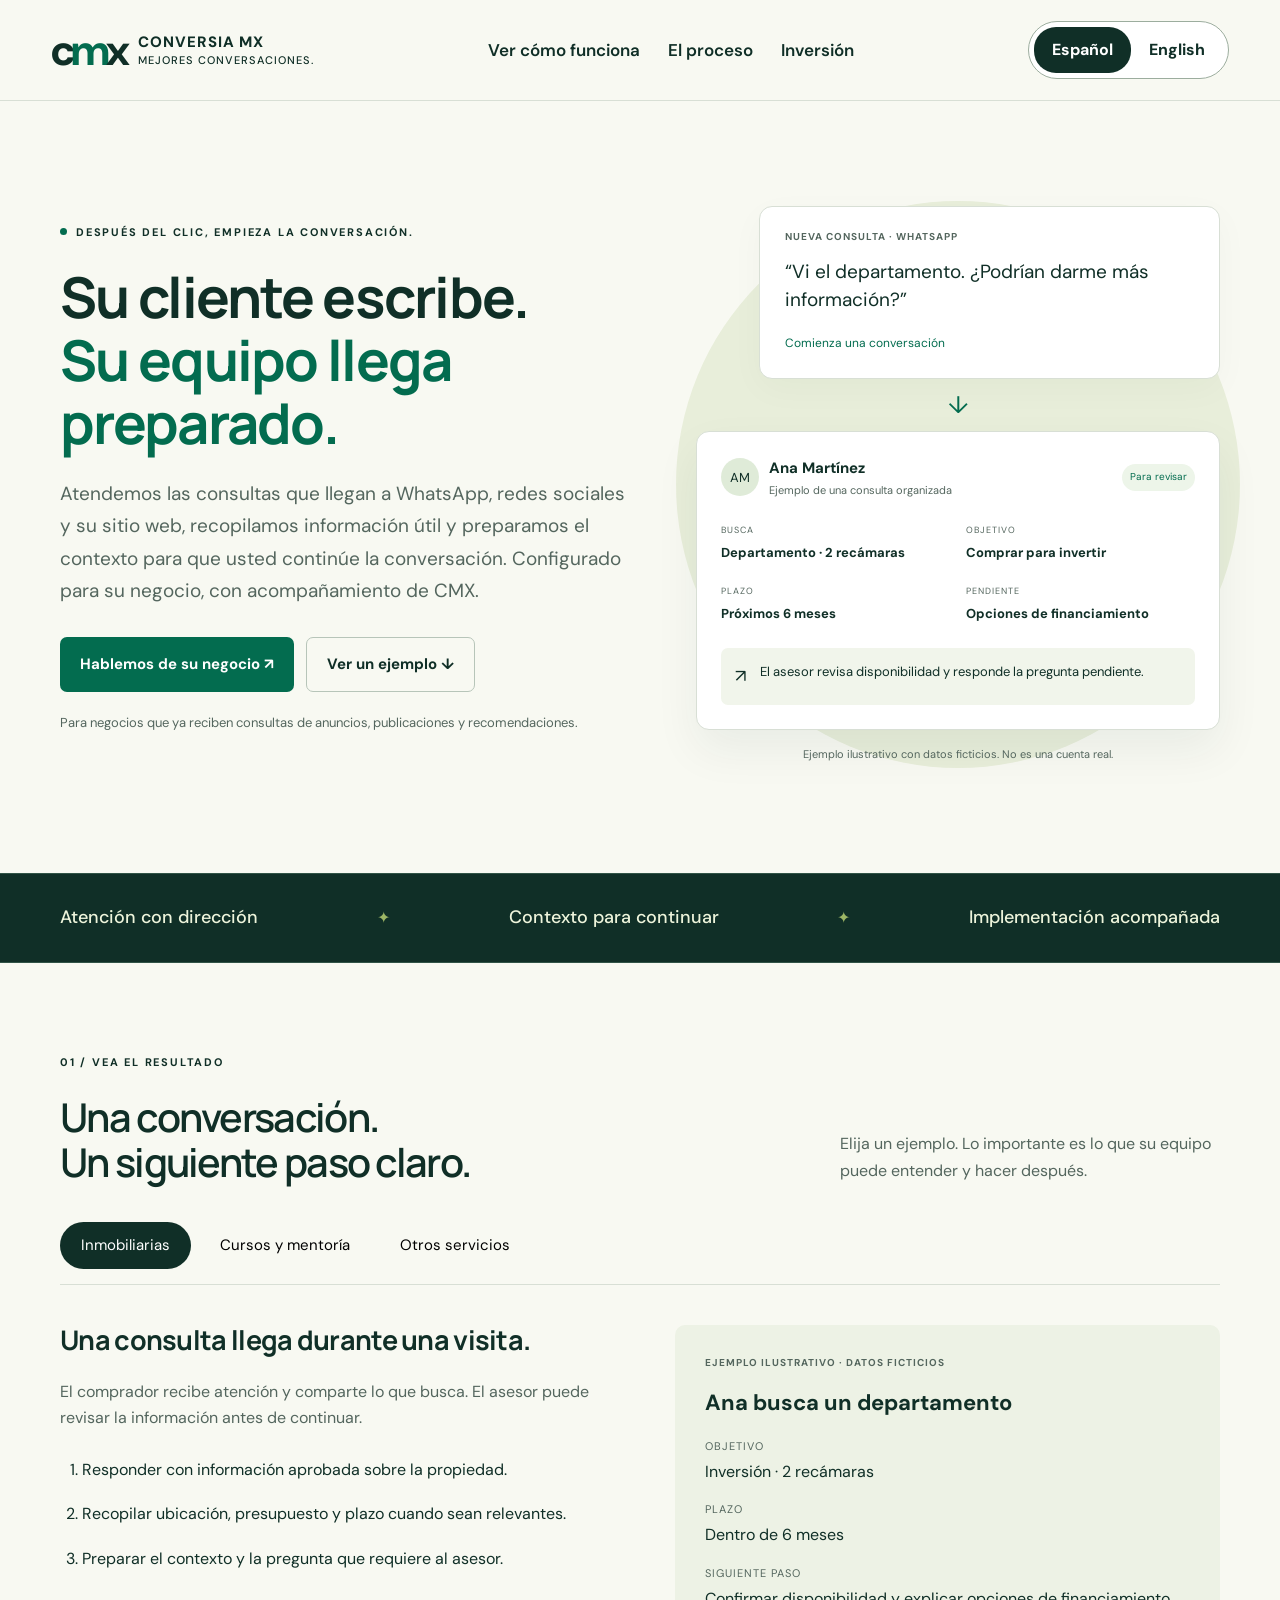
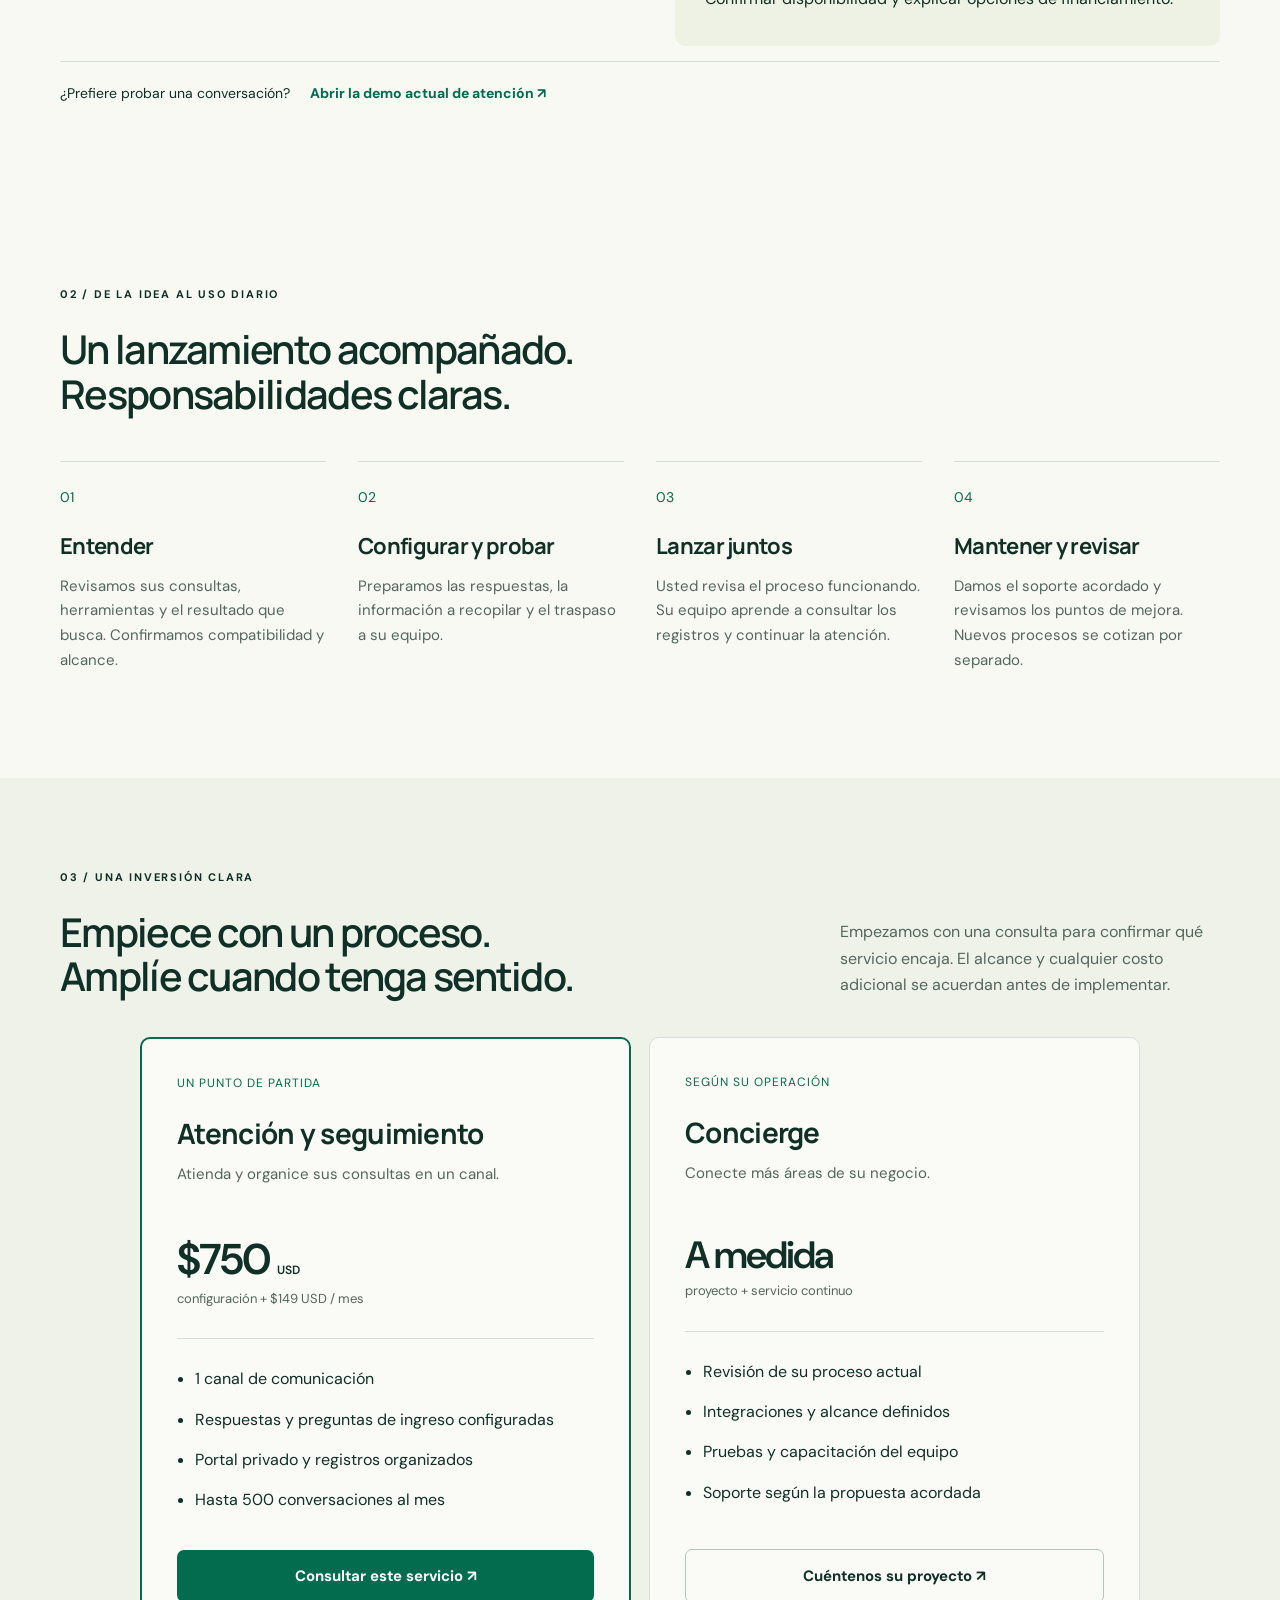
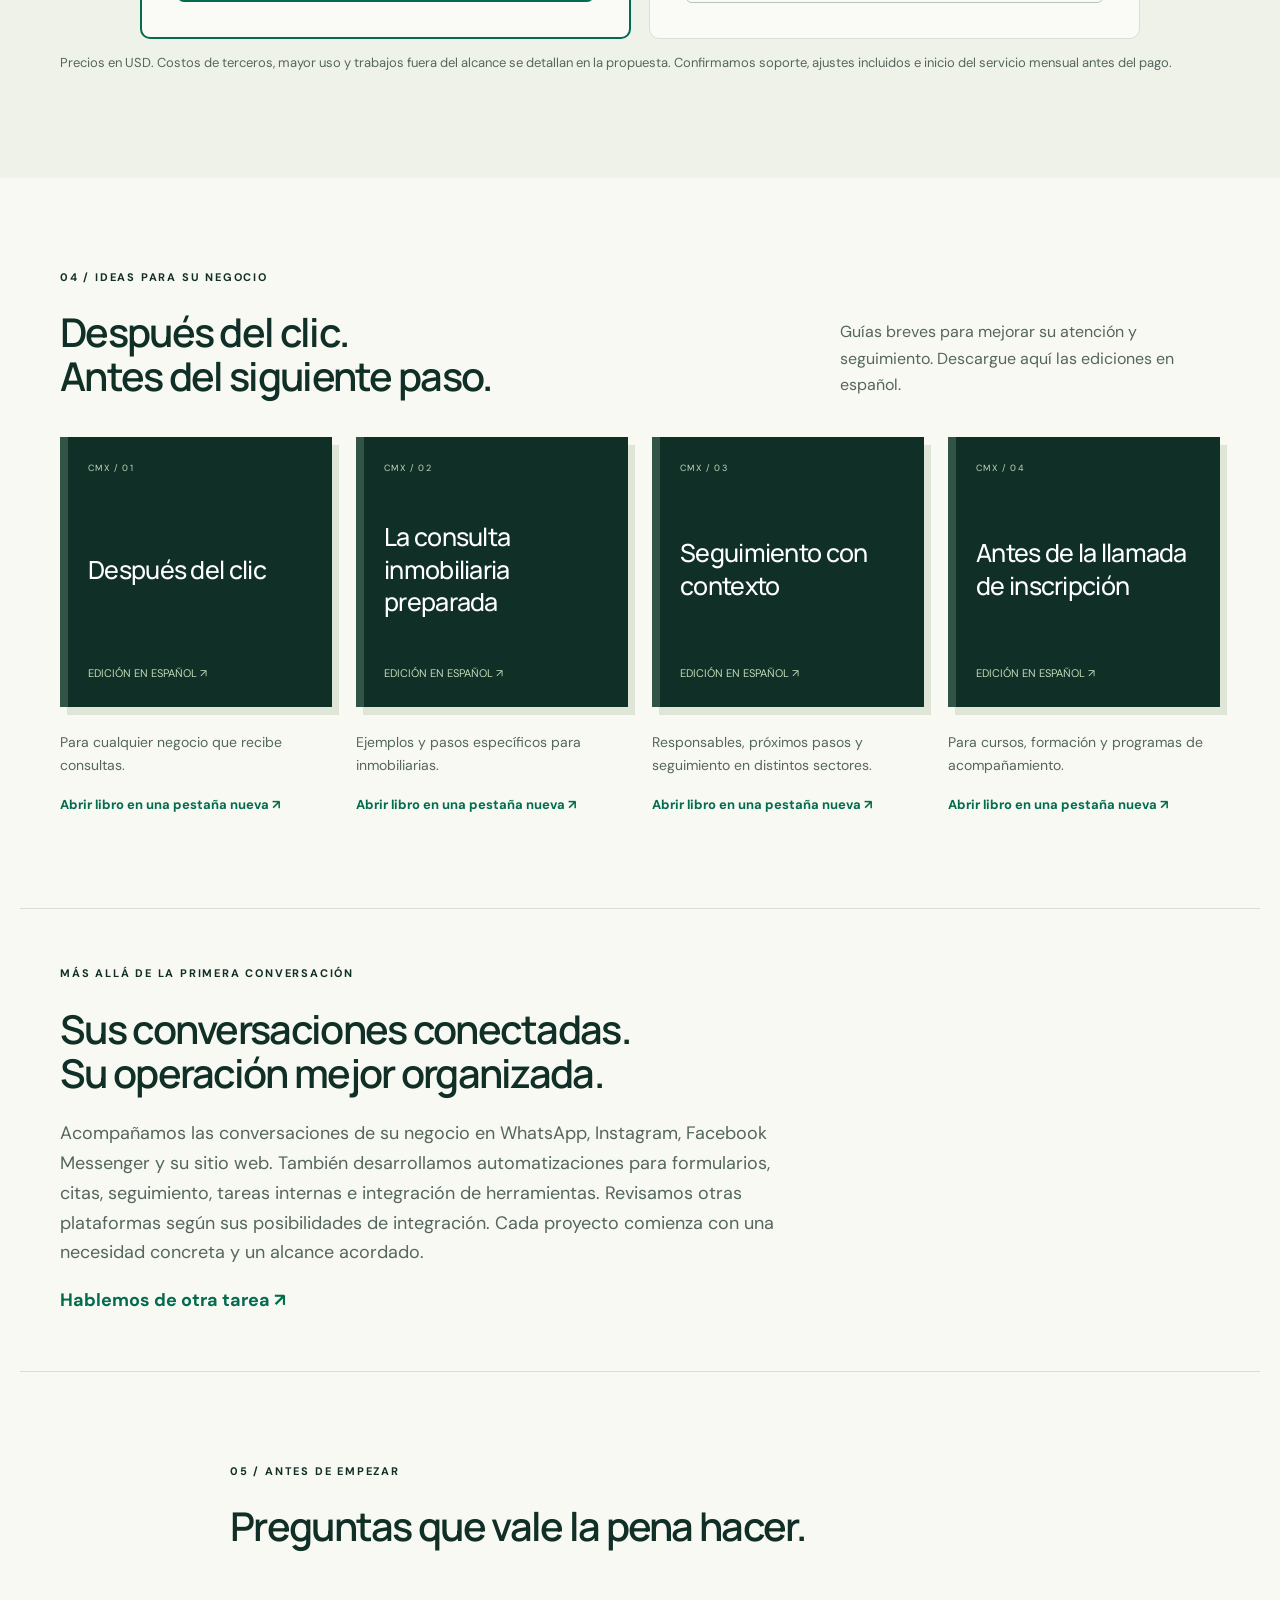
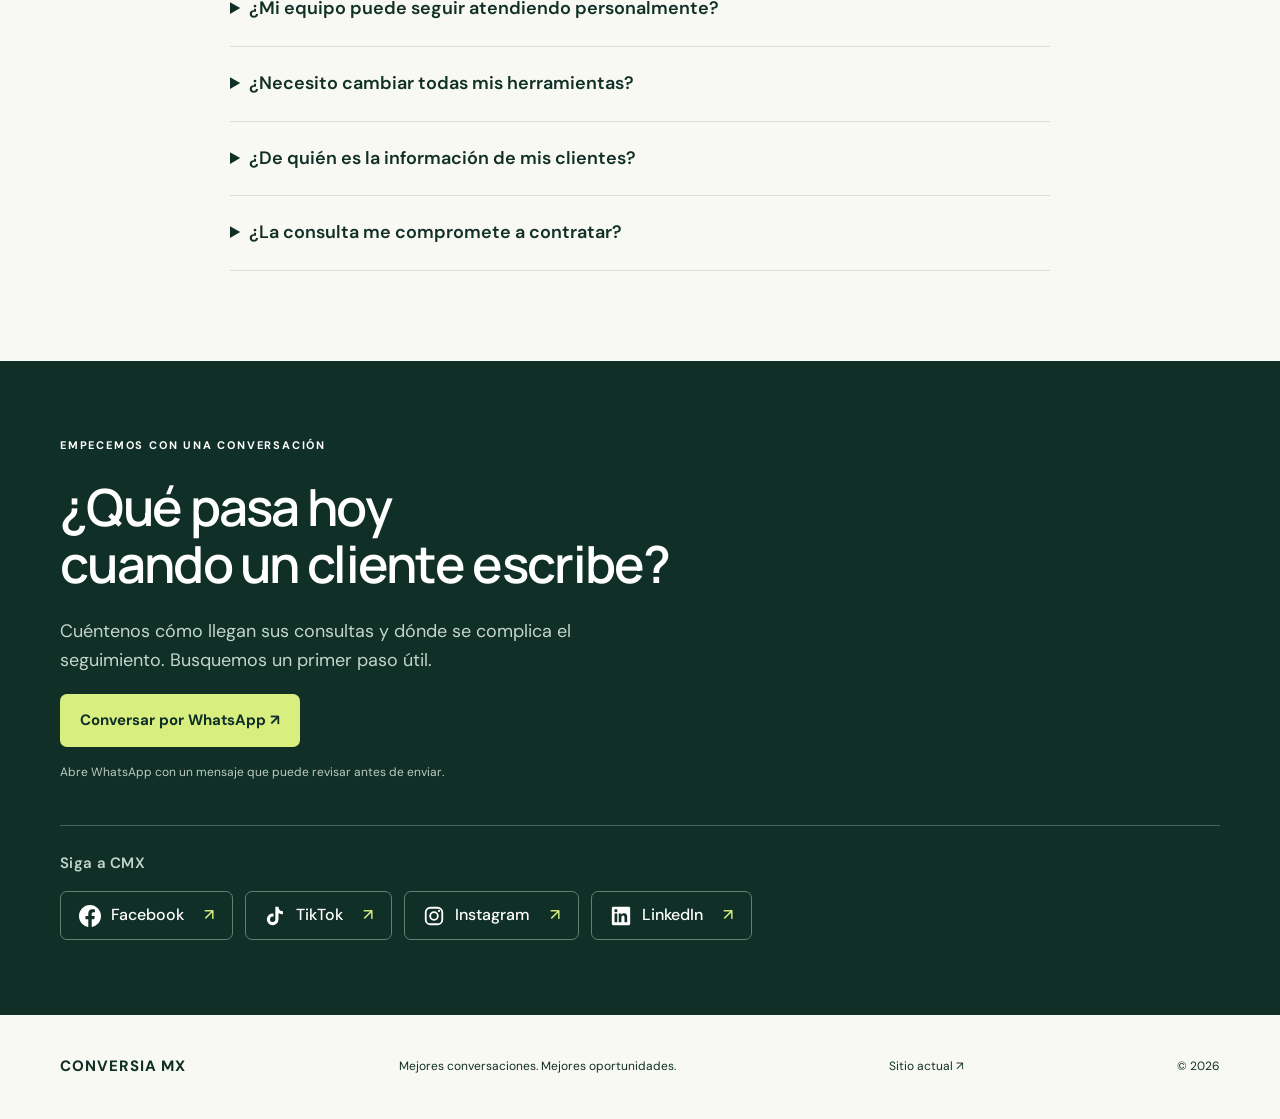
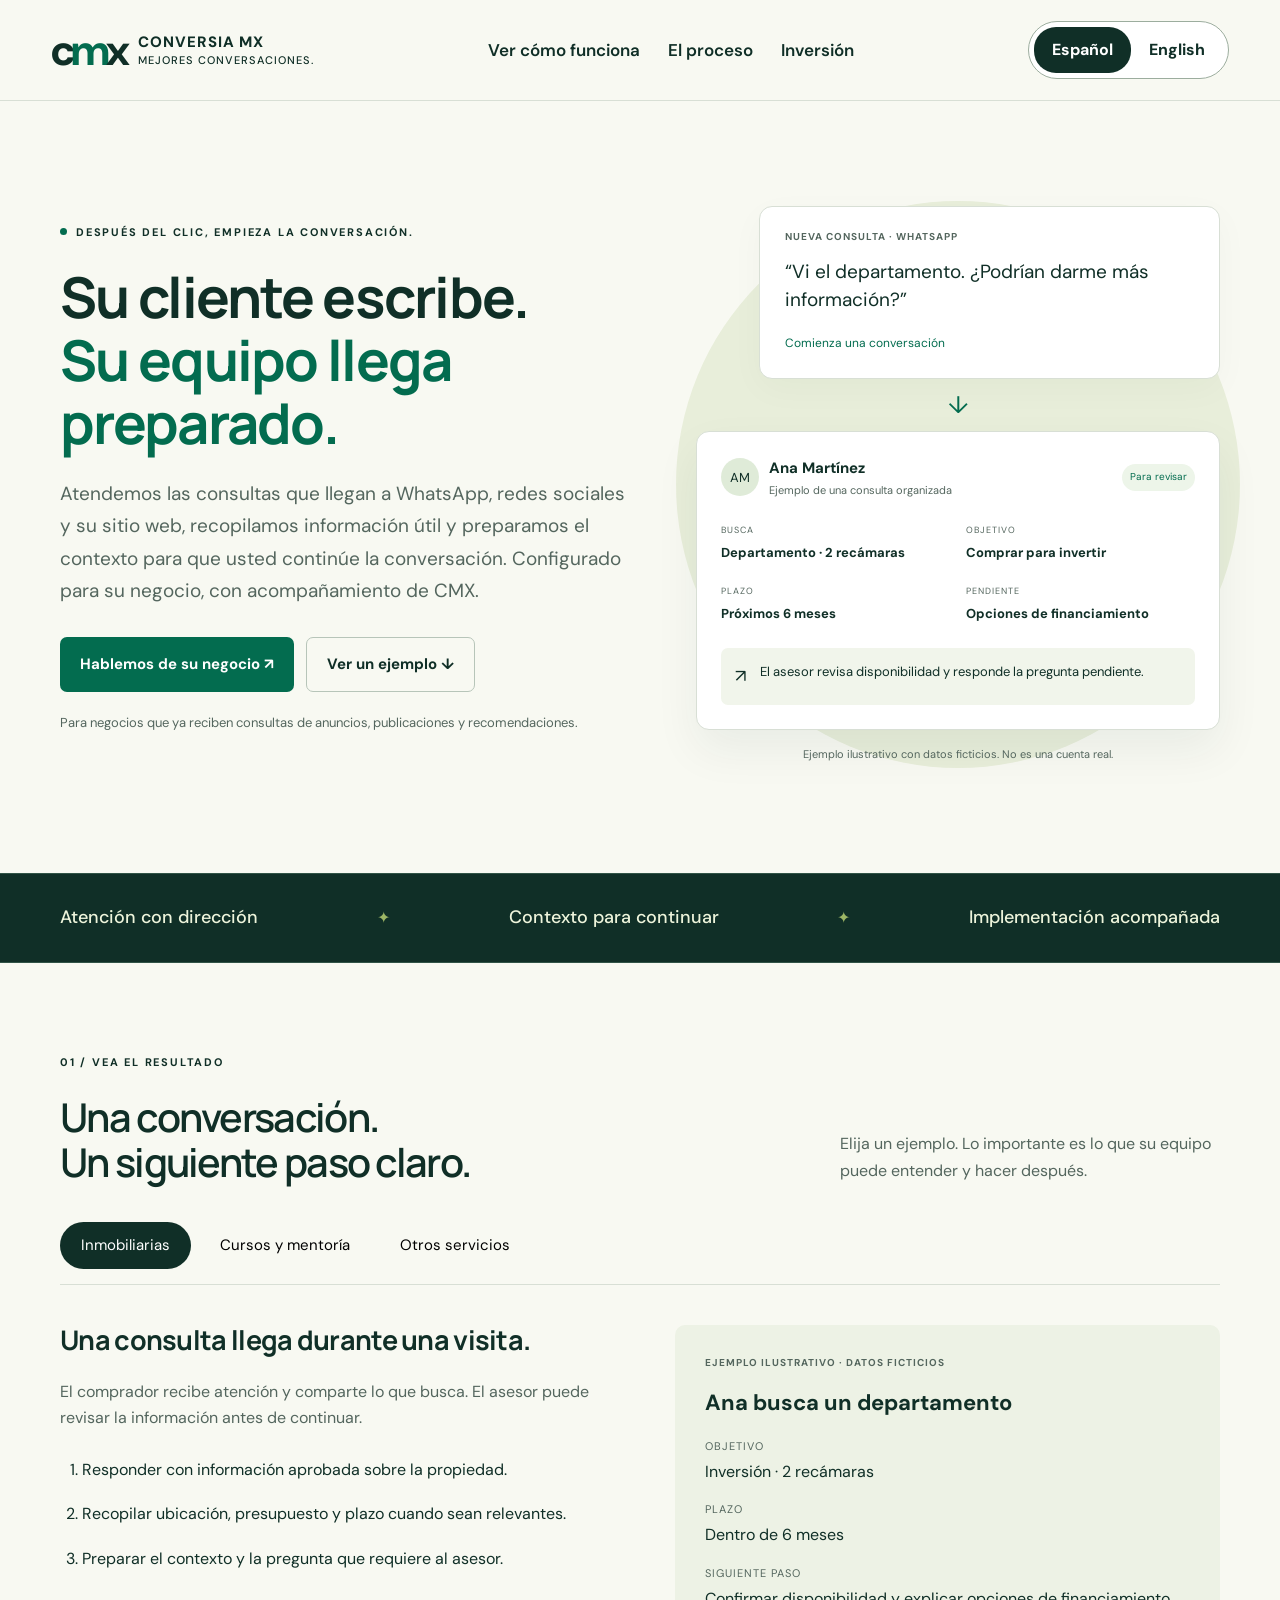
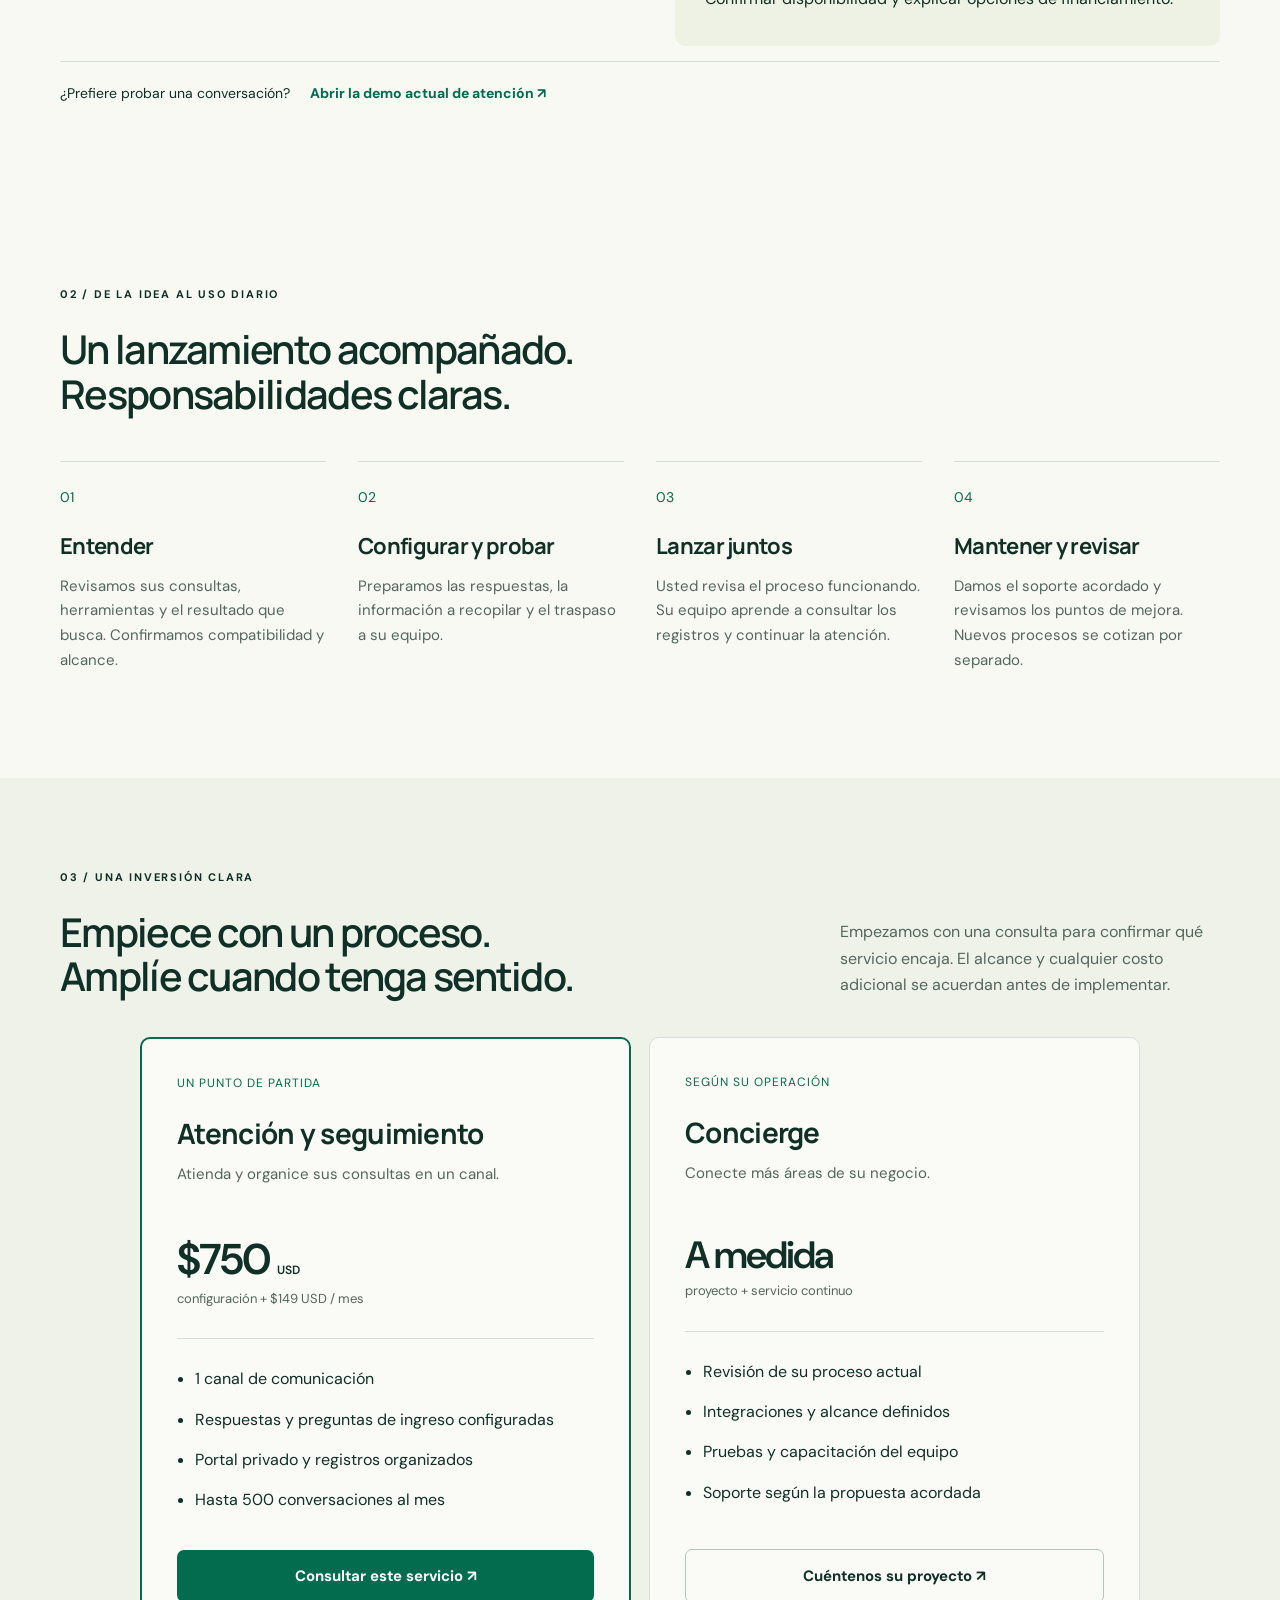
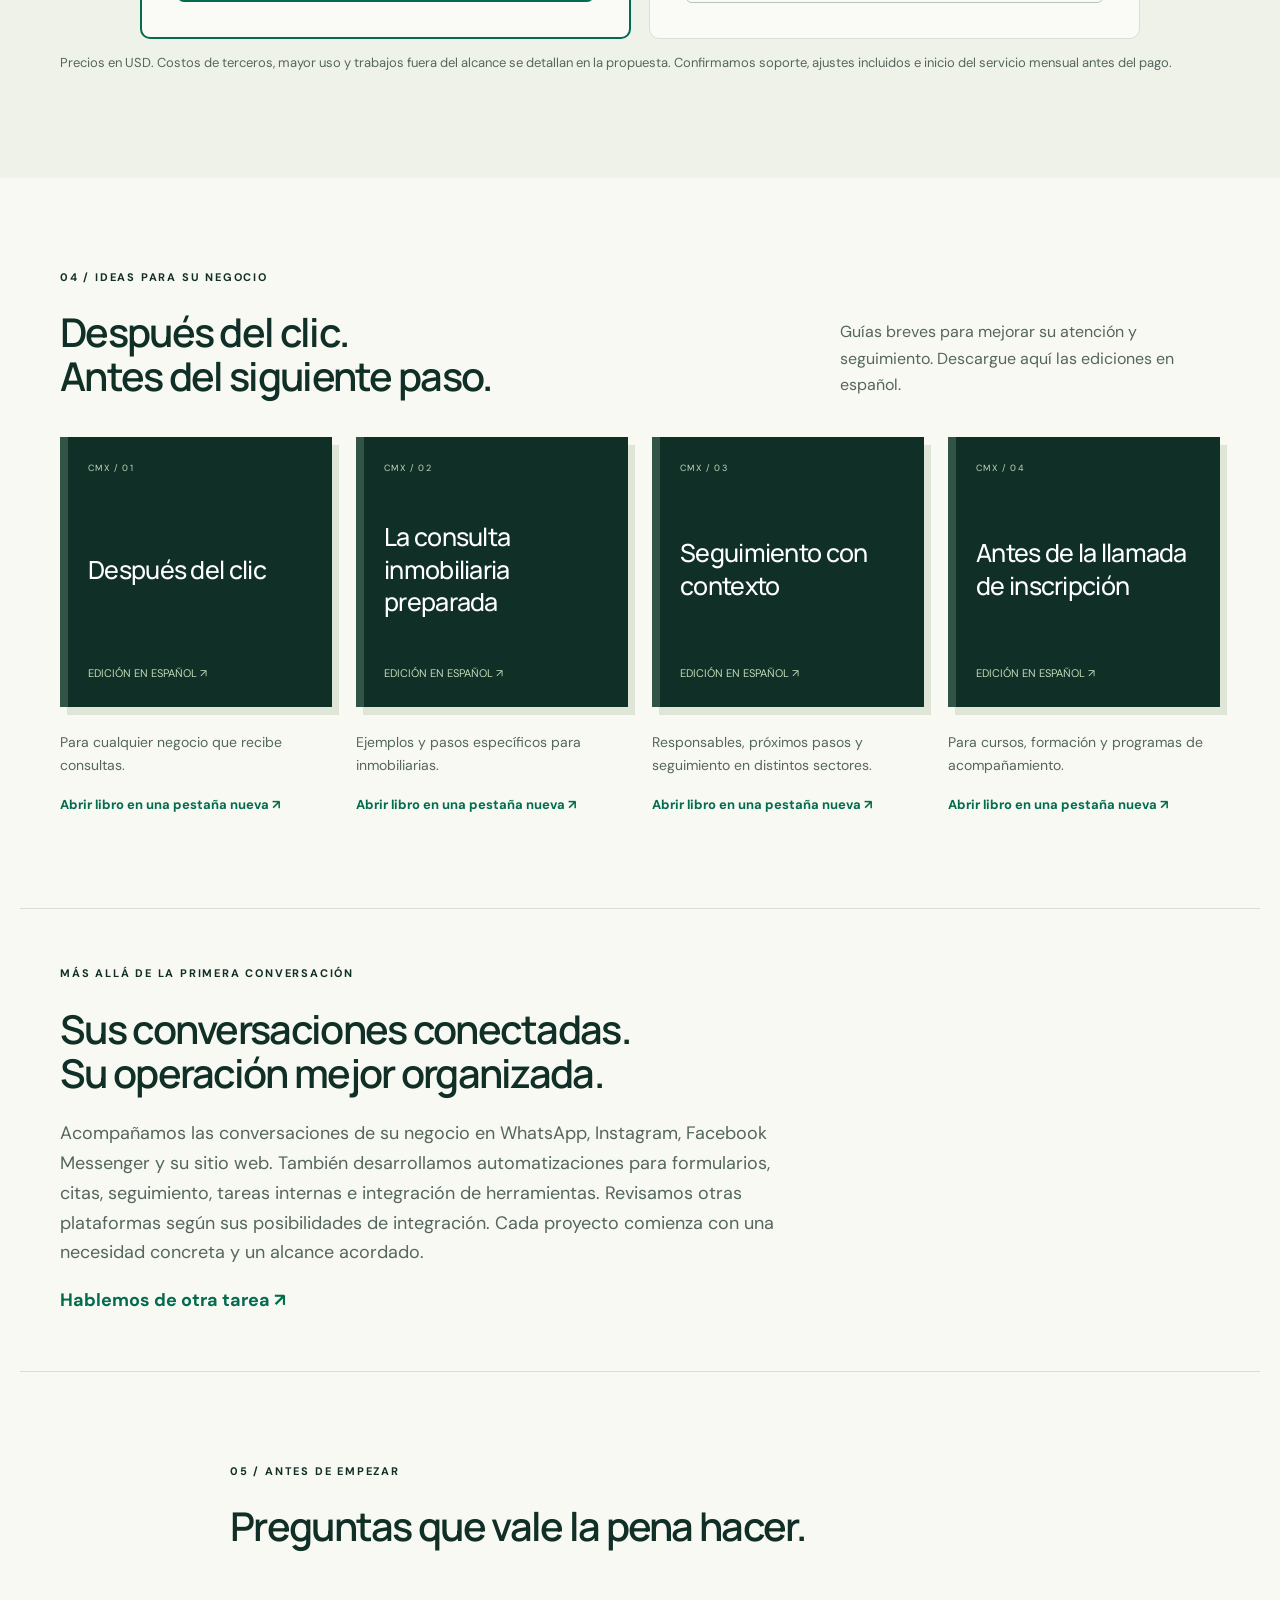
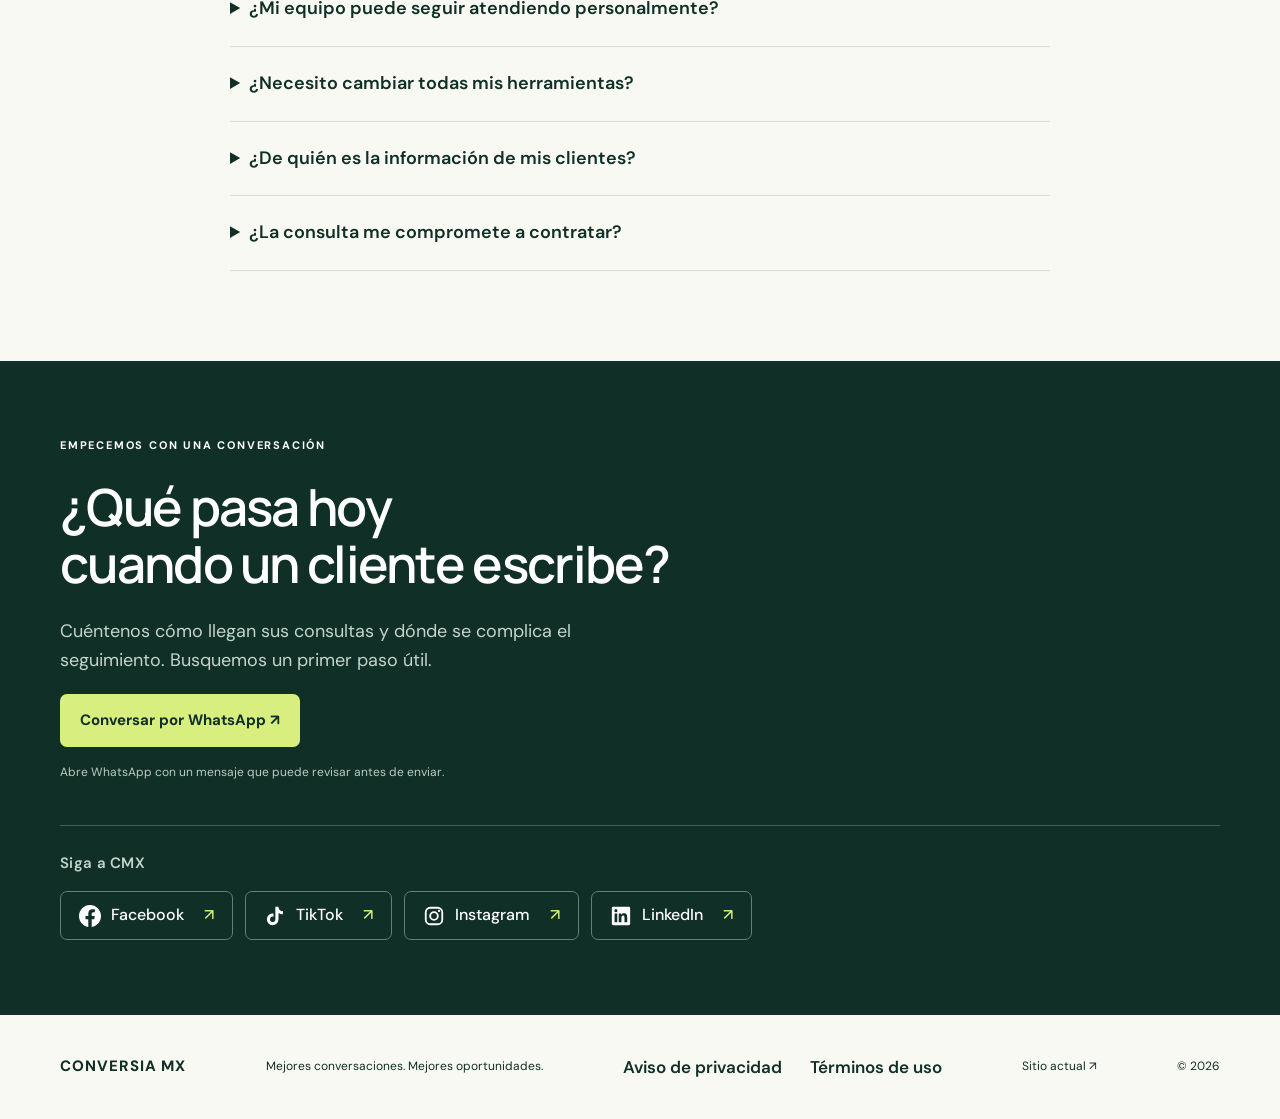
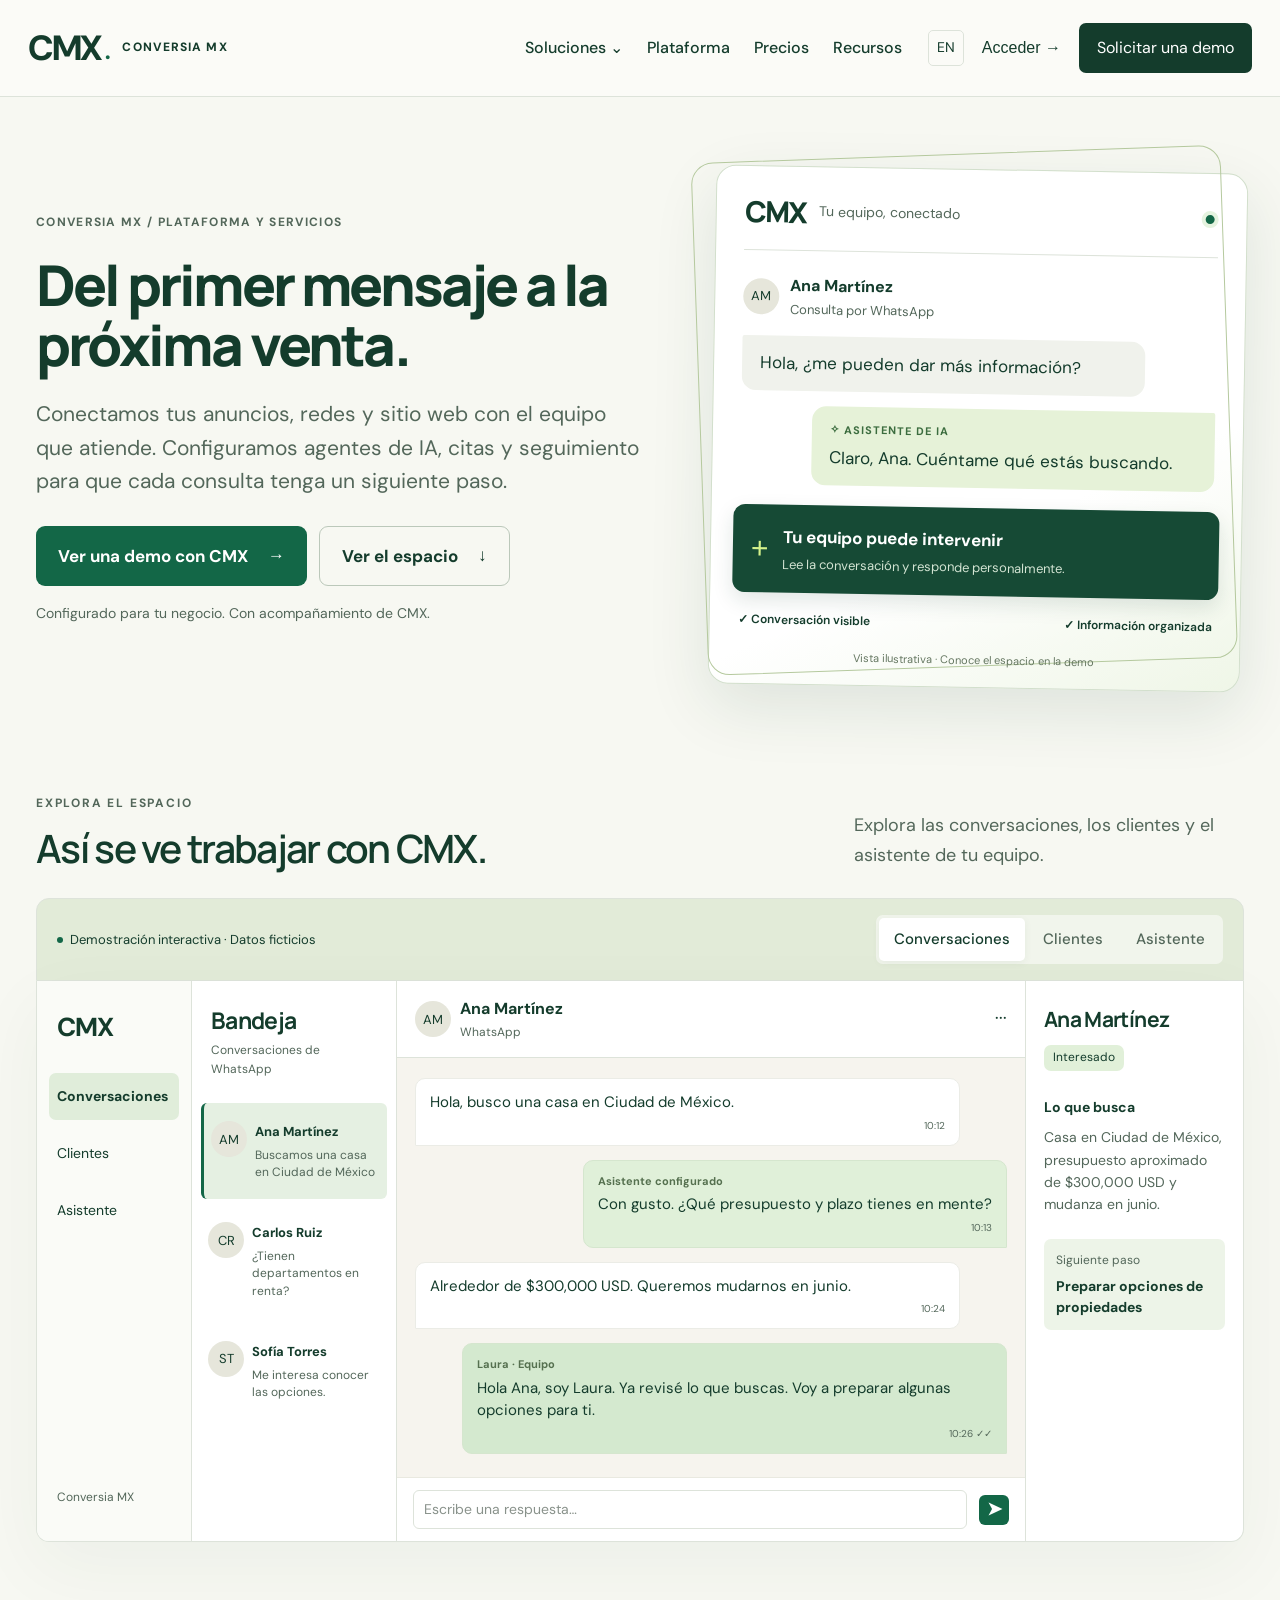
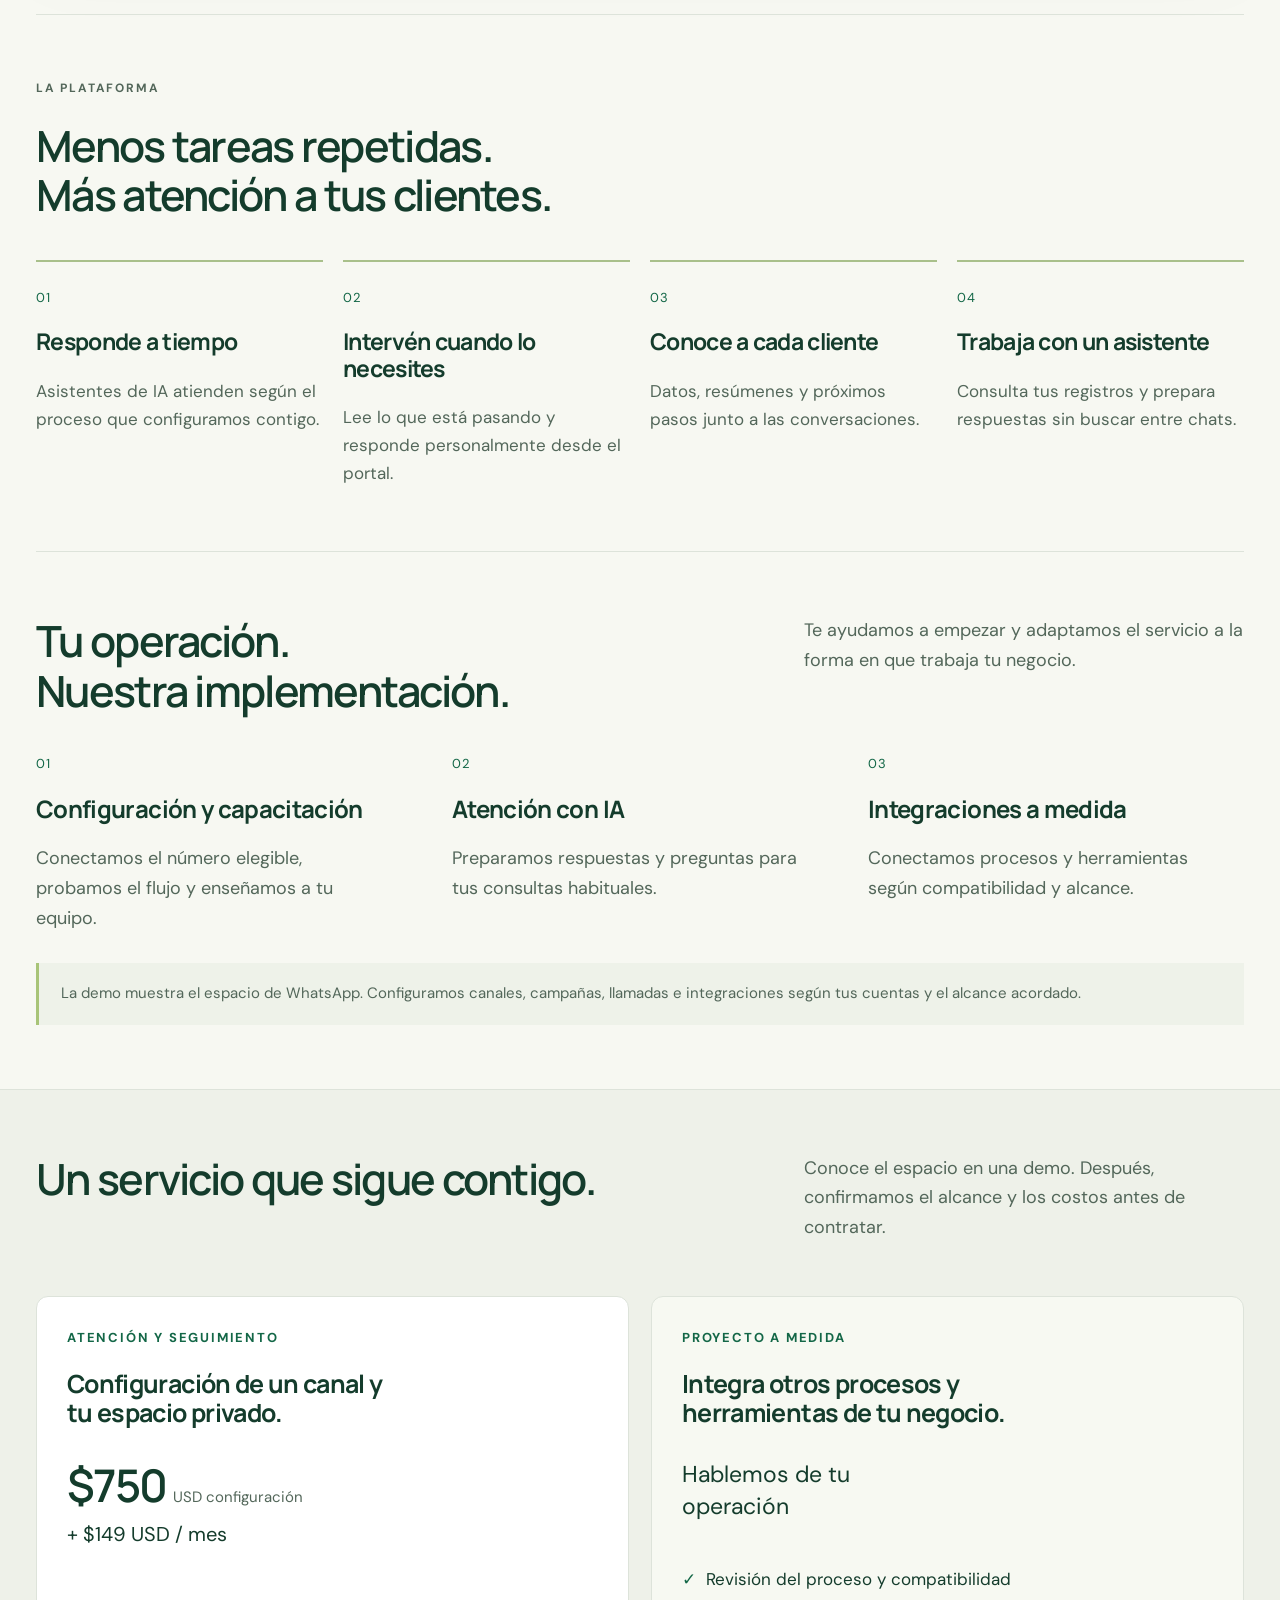
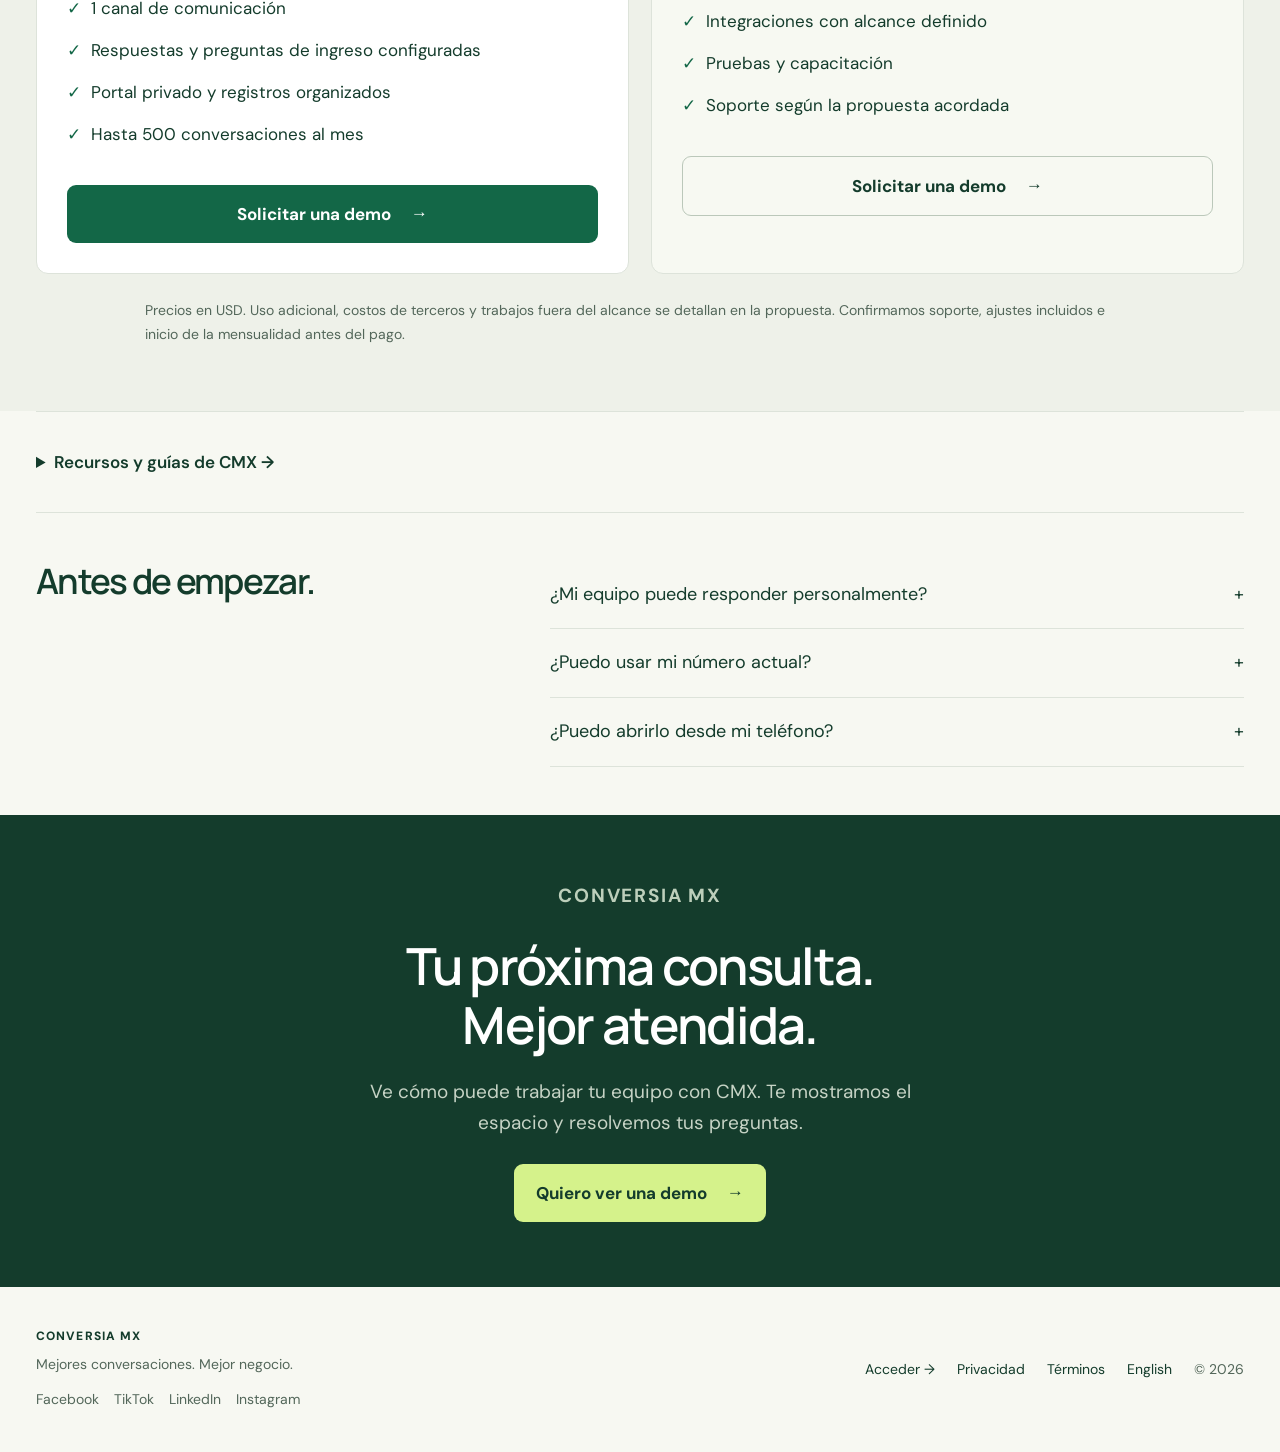
